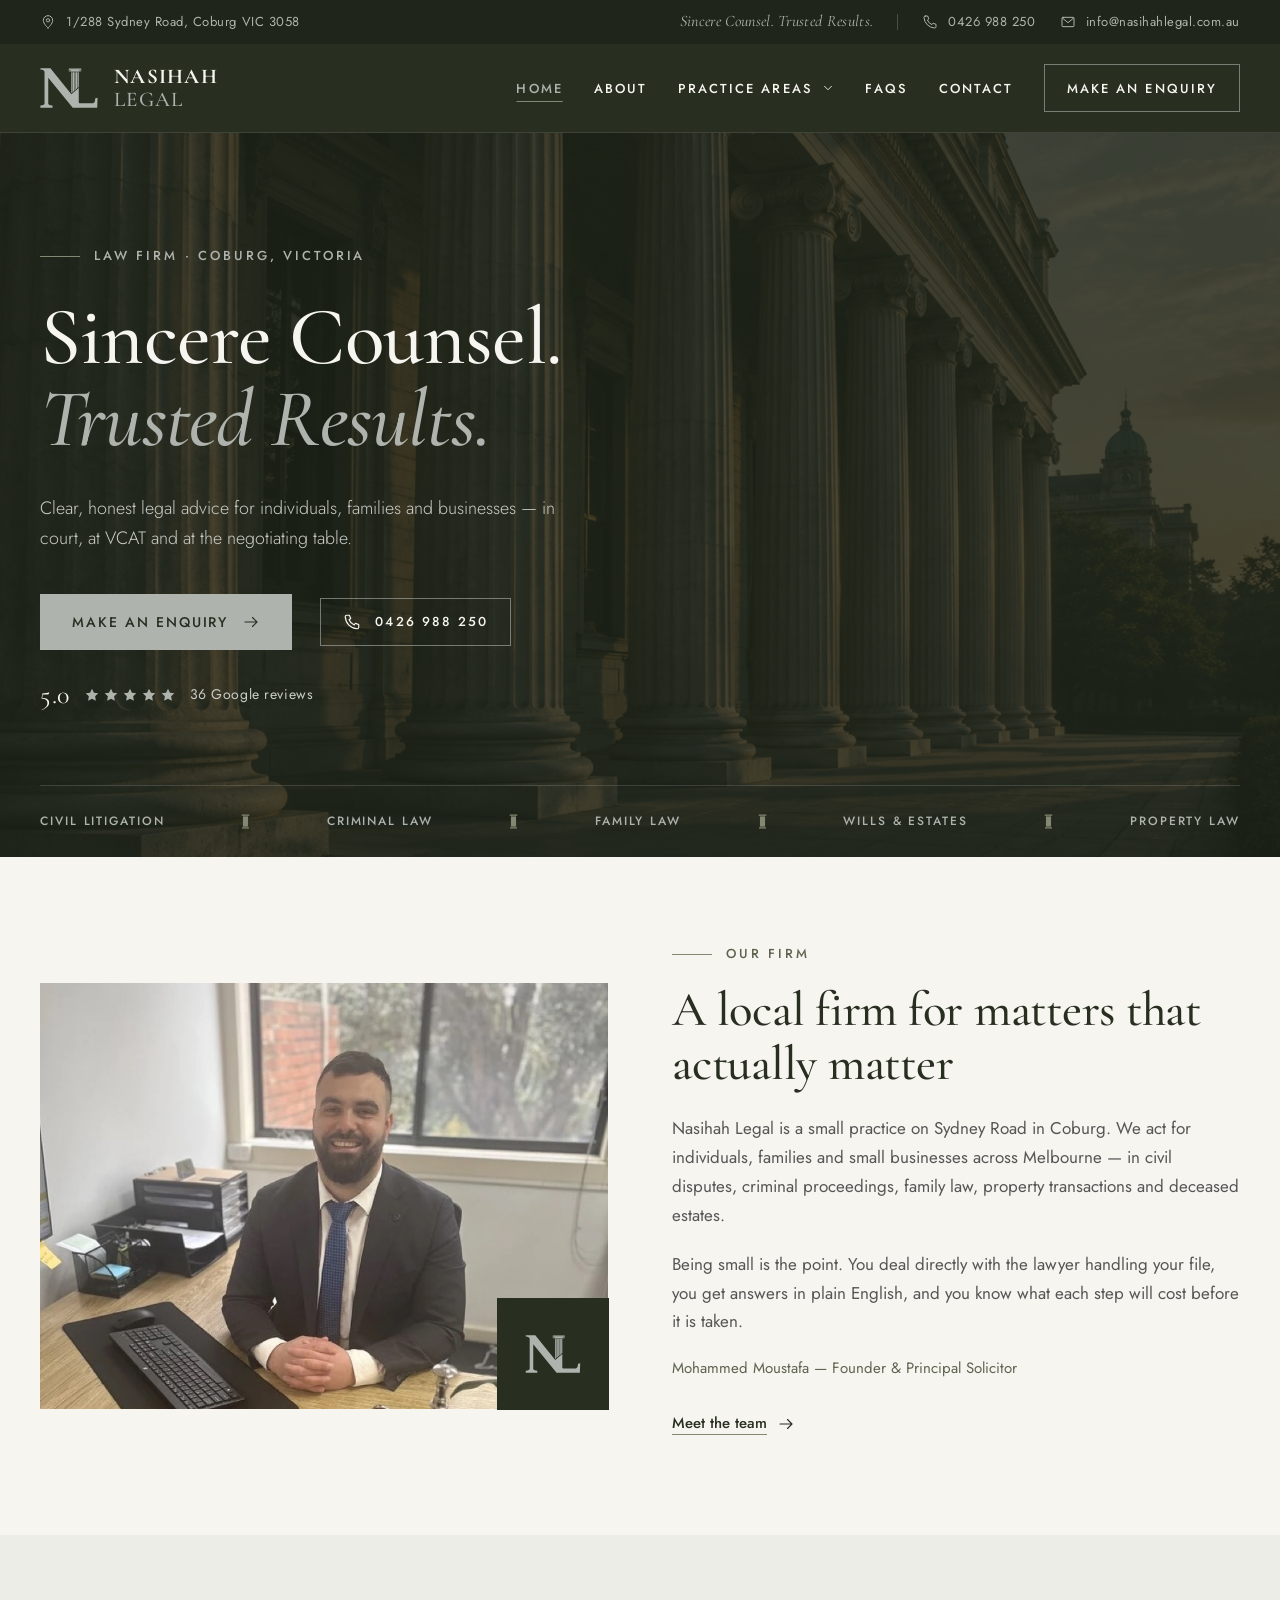
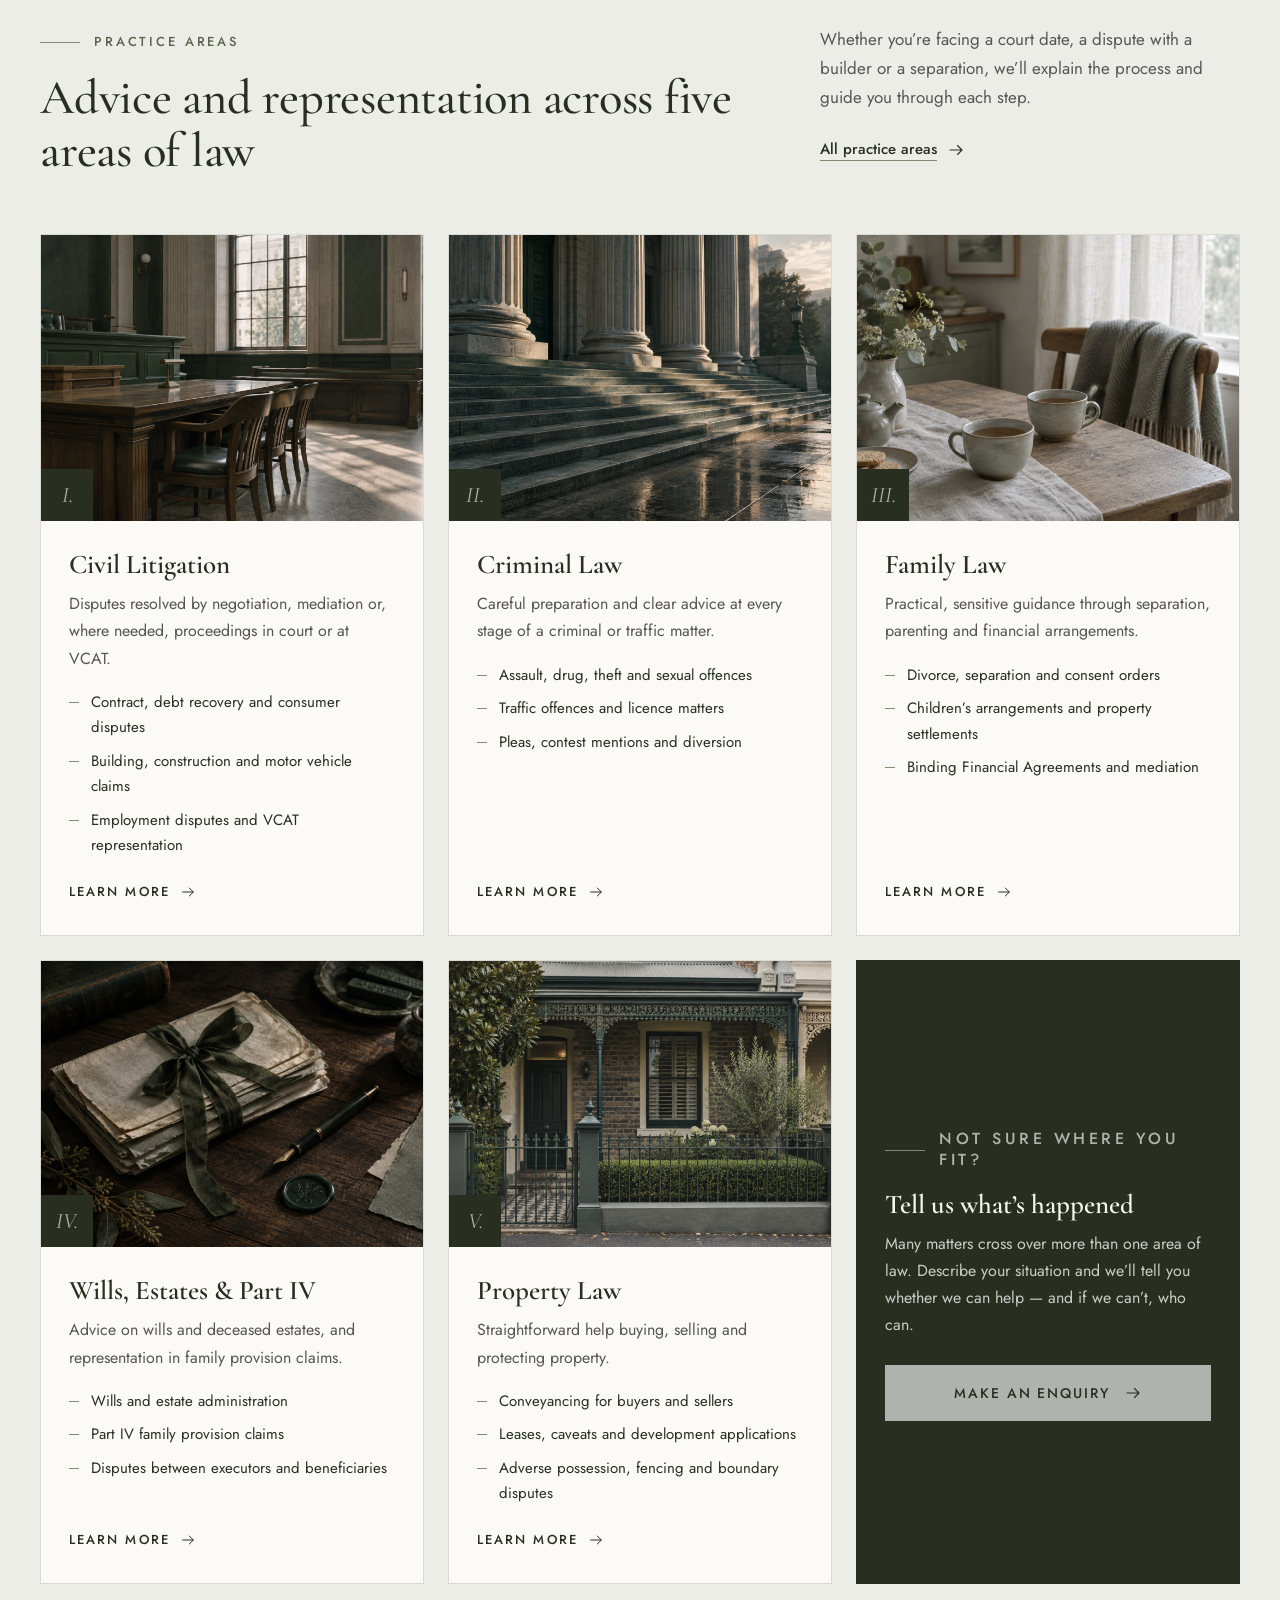
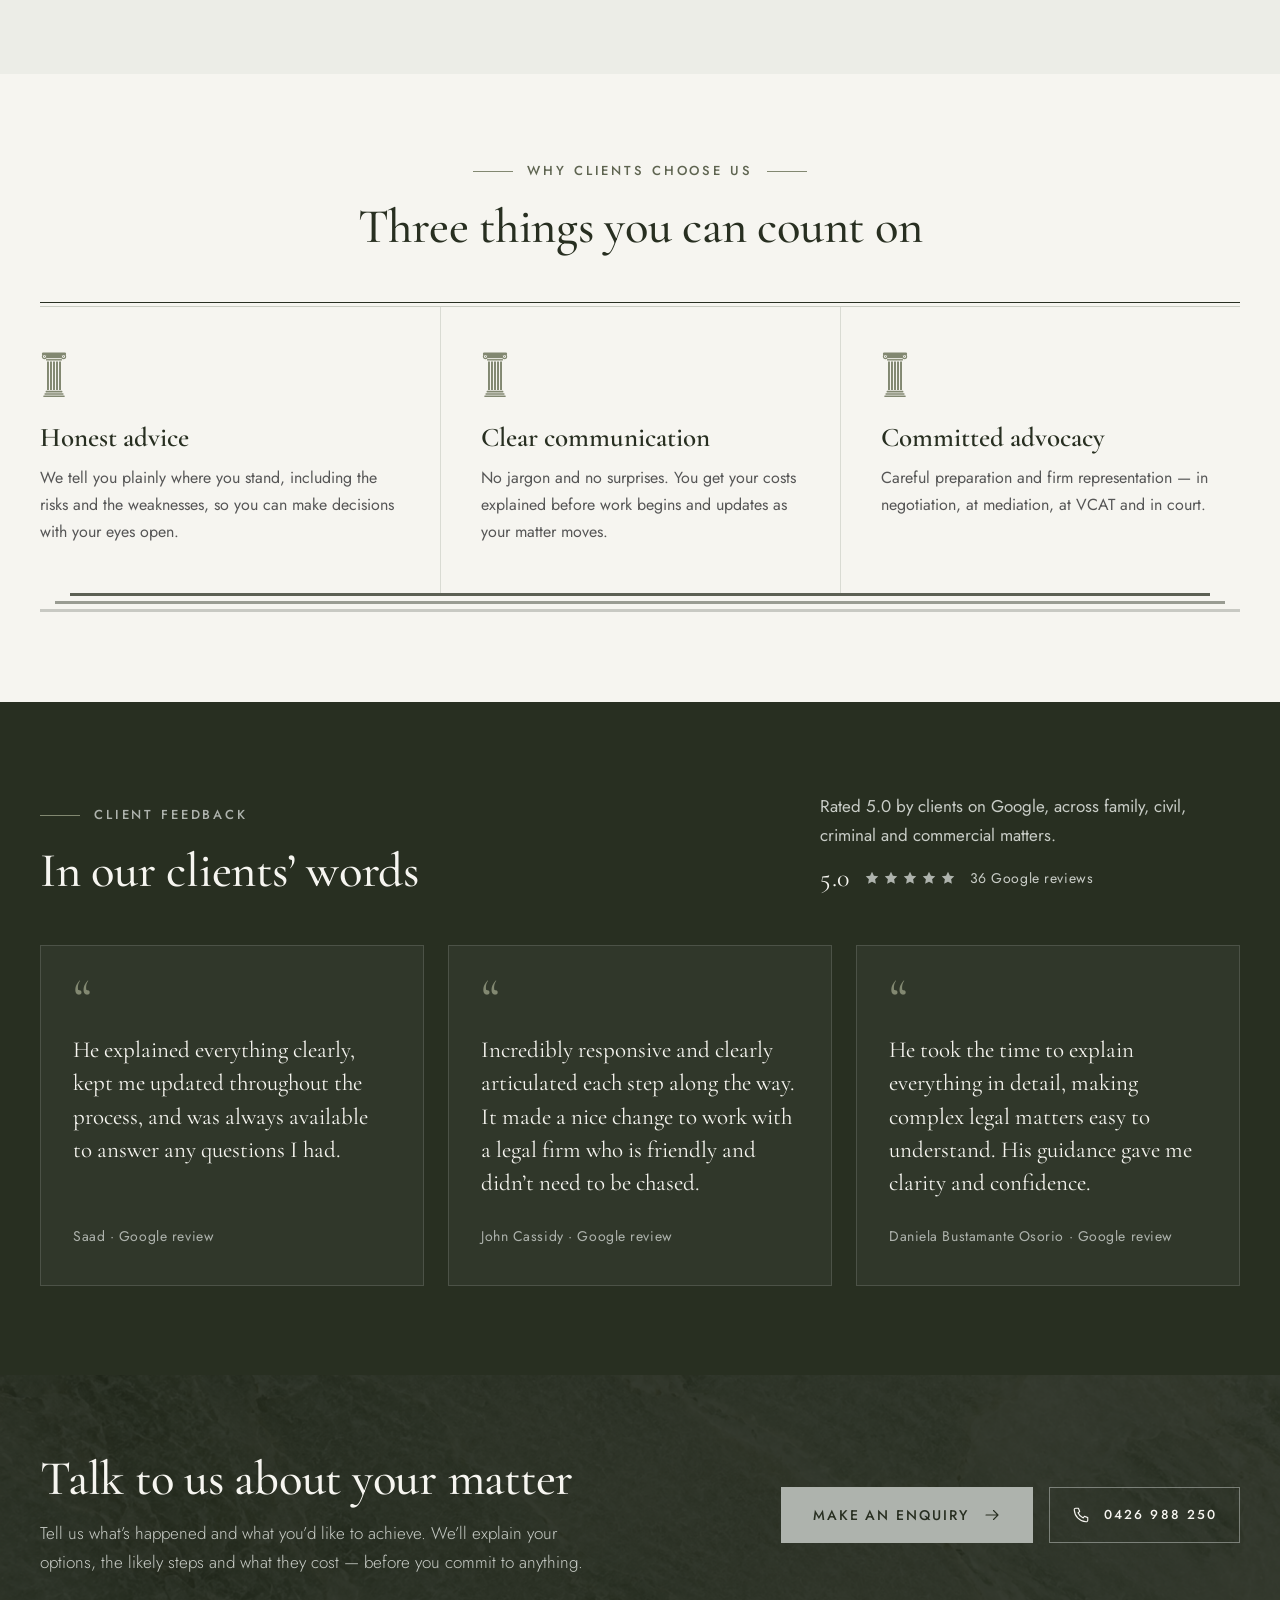
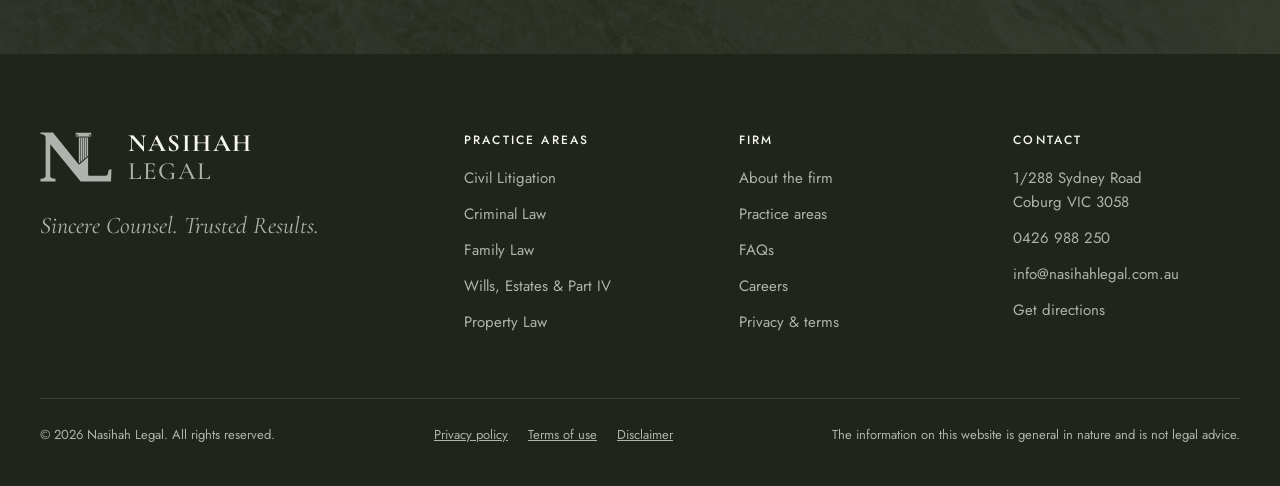
==== index.html @ 5c104e6a "Add Nasihah Legal website Static multi-page site for the firm: home, about, practice-areas hub, five" ====
<!doctype html>
<html lang="en-AU">
<head>
<meta charset="utf-8">
<meta name="viewport" content="width=device-width, initial-scale=1">
<title>Nasihah Legal | Lawyers in Coburg, Melbourne — Sincere Counsel. Trusted Results.</title>
<meta name="description" content="Nasihah Legal is a Coburg law firm acting in civil litigation, criminal law, family law, wills and estates, and property law across Melbourne and Victoria.">
<meta name="theme-color" content="#282F21">
<meta property="og:site_name" content="Nasihah Legal">
<meta property="og:title" content="Nasihah Legal | Lawyers in Coburg, Melbourne — Sincere Counsel. Trusted Results.">
<meta property="og:description" content="Nasihah Legal is a Coburg law firm acting in civil litigation, criminal law, family law, wills and estates, and property law across Melbourne and Victoria.">
<meta property="og:type" content="website">
<meta property="og:image" content="assets/img/social-card.jpg">
<link rel="icon" href="favicon.svg" type="image/svg+xml">
<link rel="preconnect" href="https://fonts.googleapis.com">
<link rel="preconnect" href="https://fonts.gstatic.com" crossorigin>
<link rel="stylesheet" href="https://fonts.googleapis.com/css2?family=Amiri&family=Cormorant+Garamond:ital,wght@0,400;0,500;0,600;0,700;1,400;1,500&family=Jost:wght@300;400;500&display=swap">
<link rel="stylesheet" href="assets/css/site.css">
<script type="application/ld+json">
{
  "@context": "https://schema.org",
  "@type": "LegalService",
  "name": "Nasihah Legal",
  "slogan": "Sincere Counsel. Trusted Results.",
  "description": "Law firm in Coburg, Victoria acting in civil litigation, criminal law, family law, wills and estates, and property law.",
  "telephone": "+61426988250",
  "email": "info@nasihahlegal.com.au",
  "address": {
    "@type": "PostalAddress",
    "streetAddress": "1/288 Sydney Road",
    "addressLocality": "Coburg",
    "addressRegion": "VIC",
    "postalCode": "3058",
    "addressCountry": "AU"
  },
  "areaServed": "Melbourne, Victoria, Australia"
}
</script>
</head>
<body>
<a class="skip-link" href="#main">Skip to content</a>
<svg width="0" height="0" style="position:absolute" aria-hidden="true" focusable="false">
  <symbol id="nl-mark" viewBox="350 26 808 556">
    <path fill="currentColor" d="M355 30H495L787 390L890 305V503Q890 515 903 515H1088Q1106 513 1113 492L1121 448L1152 441L1147 578H806L465 160V521Q467 546 523 549L525 578H355L356 549Q411 546 413 521V82Q411 52 356 47Z"/>
    <rect fill="currentColor" x="749" y="32" width="178" height="17" rx="8.5"/>
    <circle cx="768" cy="60" r="14" fill="none" stroke="currentColor" stroke-width="8"/>
    <circle cx="908" cy="60" r="14" fill="none" stroke="currentColor" stroke-width="8"/>
    <circle fill="currentColor" cx="768" cy="60" r="4.5"/>
    <circle fill="currentColor" cx="908" cy="60" r="4.5"/>
    <rect fill="currentColor" x="778" y="46" width="120" height="24"/>
    <rect fill="currentColor" x="780" y="74" width="116" height="7"/>
    <path fill="currentColor" d="M786 85H802V363.6L786 376.8ZM808 85H824V345.5L808 358.7ZM830 85H846V327.3L830 341.5ZM852 85H868V309.2L852 322.4ZM874 85H890V291L874 304.2Z"/>
  </symbol>
  <symbol id="nl-column" viewBox="0 0 60 100">
    <rect fill="currentColor" x="4" y="3" width="52" height="6" rx="3"/>
    <circle cx="9.5" cy="11.5" r="4.4" fill="none" stroke="currentColor" stroke-width="2.4"/>
    <circle cx="50.5" cy="11.5" r="4.4" fill="none" stroke="currentColor" stroke-width="2.4"/>
    <circle fill="currentColor" cx="9.5" cy="11.5" r="1.3"/>
    <circle fill="currentColor" cx="50.5" cy="11.5" r="1.3"/>
    <rect fill="currentColor" x="14" y="8" width="32" height="7"/>
    <rect fill="currentColor" x="13" y="17" width="34" height="3"/>
    <path fill="currentColor" d="M15 22h4.2v61H15zM21.45 22h4.2v61h-4.2zM27.9 22h4.2v61h-4.2zM34.35 22h4.2v61h-4.2zM40.8 22H45v61h-4.2z"/>
    <rect fill="currentColor" x="12" y="85" width="36" height="3.4" rx="1"/>
    <rect fill="currentColor" x="9.5" y="90" width="41" height="3.4" rx="1"/>
    <rect fill="currentColor" x="7" y="95" width="46" height="3.4" rx="1"/>
  </symbol>
  <symbol id="nl-column-mini" viewBox="0 0 60 100">
    <rect fill="currentColor" x="4" y="3" width="52" height="8" rx="3"/>
    <rect fill="currentColor" x="13" y="16" width="34" height="68"/>
    <rect fill="currentColor" x="7" y="88" width="46" height="9" rx="1"/>
  </symbol>
  <symbol id="i-arrow" viewBox="0 0 24 24"><path d="M4 12h16M14 6l6 6-6 6" fill="none" stroke="currentColor" stroke-width="1.5" stroke-linecap="round" stroke-linejoin="round"/></symbol>
  <symbol id="i-external" viewBox="0 0 24 24"><path d="M7 17L17 7M8 7h9v9" fill="none" stroke="currentColor" stroke-width="1.5" stroke-linecap="round" stroke-linejoin="round"/></symbol>
  <symbol id="i-pin" viewBox="0 0 24 24"><g fill="none" stroke="currentColor" stroke-width="1.5" stroke-linecap="round" stroke-linejoin="round"><path d="M12 21s-7-6.2-7-11.5A7 7 0 0 1 19 9.5C19 14.8 12 21 12 21z"/><circle cx="12" cy="9.5" r="2.5"/></g></symbol>
  <symbol id="i-mail" viewBox="0 0 24 24"><g fill="none" stroke="currentColor" stroke-width="1.5" stroke-linecap="round" stroke-linejoin="round"><rect x="3" y="5" width="18" height="14" rx="1.5"/><path d="M3.5 6l8.5 7 8.5-7"/></g></symbol>
  <symbol id="i-phone" viewBox="0 0 24 24"><path d="M5 3h3.5l1.8 4.4-2.2 1.6a12 12 0 0 0 6.9 6.9l1.6-2.2L21 15.5V19a2 2 0 0 1-2.2 2A16.8 16.8 0 0 1 3 5.2 2 2 0 0 1 5 3z" fill="none" stroke="currentColor" stroke-width="1.5" stroke-linecap="round" stroke-linejoin="round"/></symbol>
  <symbol id="i-clock" viewBox="0 0 24 24"><g fill="none" stroke="currentColor" stroke-width="1.5" stroke-linecap="round" stroke-linejoin="round"><circle cx="12" cy="12" r="9"/><path d="M12 7v5.5l3.5 2"/></g></symbol>
  <symbol id="i-chevron" viewBox="0 0 24 24"><path d="M6 9l6 6 6-6" fill="none" stroke="currentColor" stroke-width="1.5" stroke-linecap="round" stroke-linejoin="round"/></symbol>
  <symbol id="i-star" viewBox="0 0 24 24"><path fill="currentColor" d="M12 2.6l2.9 5.9 6.5.9-4.7 4.6 1.1 6.5-5.8-3-5.8 3 1.1-6.5L2.6 9.4l6.5-.9z"/></symbol>
</svg>
<div class="topbar">
  <div class="wrap">
    <div class="topbar__item"><svg aria-hidden="true"><use href="#i-pin"/></svg><span>1/288 Sydney Road, Coburg VIC 3058</span></div>
    <div class="topbar__right">
      <span class="topbar__slogan">Sincere Counsel. Trusted Results.</span>
      <span class="topbar__rule" aria-hidden="true"></span>
      <a class="topbar__item" href="tel:+61426988250"><svg aria-hidden="true"><use href="#i-phone"/></svg><span>0426 988 250</span></a>
      <a class="topbar__item" href="mailto:info@nasihahlegal.com.au"><svg aria-hidden="true"><use href="#i-mail"/></svg><span>info@nasihahlegal.com.au</span></a>
    </div>
  </div>
</div>
<header class="site-header">
  <div class="wrap">
    <a class="brand" href="index.html" aria-label="Nasihah Legal — home">
      <svg class="brand__mark" aria-hidden="true"><use href="#nl-mark"/></svg>
      <span class="brand__word"><b>NASIHAH</b><span>LEGAL</span></span>
    </a>
    <button class="menu-toggle" type="button" aria-expanded="false" aria-controls="site-nav" aria-label="Open menu">
      <svg class="icon-open" viewBox="0 0 24 24" aria-hidden="true"><path d="M4 7h16M4 12h16M9 17h11" fill="none" stroke="currentColor" stroke-width="1.5" stroke-linecap="round"/></svg>
      <svg class="icon-close" viewBox="0 0 24 24" aria-hidden="true"><path d="M6 6l12 12M18 6L6 18" fill="none" stroke="currentColor" stroke-width="1.5" stroke-linecap="round"/></svg>
    </button>
    <nav class="nav" id="site-nav" aria-label="Main">
      <a class="nav__link" href="index.html" aria-current="page">Home</a>
      <a class="nav__link" href="about.html">About</a>
      <div class="nav__group">
        <button class="nav__trigger" type="button" aria-expanded="false" aria-controls="practice-menu">
          <span>Practice Areas</span>
          <svg aria-hidden="true"><use href="#i-chevron"/></svg>
        </button>
        <div class="nav__menu" id="practice-menu" hidden>
          <p class="nav__menu-head">Areas of law</p>
        <a href="civil-litigation.html"><svg aria-hidden="true"><use href="#nl-column-mini"/></svg>Civil Litigation</a>
        <a href="criminal-law.html"><svg aria-hidden="true"><use href="#nl-column-mini"/></svg>Criminal Law</a>
        <a href="family-law.html"><svg aria-hidden="true"><use href="#nl-column-mini"/></svg>Family Law</a>
        <a href="wills-estates.html"><svg aria-hidden="true"><use href="#nl-column-mini"/></svg>Wills, Estates &amp; Part IV</a>
        <a href="property-law.html"><svg aria-hidden="true"><use href="#nl-column-mini"/></svg>Property Law</a>
          <a href="practice-areas.html"><svg aria-hidden="true"><use href="#i-arrow"/></svg>All practice areas</a>
        </div>
      </div>
      <a class="nav__link" href="faqs.html">FAQs</a>
      <a class="nav__link" href="contact.html">Contact</a>
      <a class="btn btn--ghost" href="contact.html#enquiry">Make an enquiry</a>
    </nav>
  </div>
</header>
<main id="main">
<section class="hero">
  <img class="hero__bg" src="assets/img/hero-colonnade.jpg" alt="" aria-hidden="true" fetchpriority="high">
  <div class="hero__scrim" aria-hidden="true"></div>
  <div class="wrap">
    <div class="hero__main">
      <p class="eyebrow eyebrow--light">Law firm · Coburg, Victoria</p>
      <h1>Sincere Counsel.<em>Trusted Results.</em></h1>
      <p class="hero__lead">Clear, honest legal advice for individuals, families and businesses — in court, at VCAT and at the negotiating table.</p>
      <div class="hero__ctas">
        <a class="btn btn--light" href="contact.html#enquiry">Make an enquiry <svg class="arrow" aria-hidden="true"><use href="#i-arrow"/></svg></a>
        <a class="btn btn--ghost" href="tel:+61426988250"><svg class="arrow" aria-hidden="true"><use href="#i-phone"/></svg> 0426 988 250</a>
      </div>
      <a class="rating rating--light" href="https://www.google.com/maps/search/?api=1&amp;query=Nasihah+Legal+Coburg+VIC" target="_blank" rel="noopener"><span class="rating__score">5.0</span><span class="rating__stars" aria-hidden="true"><svg><use href="#i-star"/></svg><svg><use href="#i-star"/></svg><svg><use href="#i-star"/></svg><svg><use href="#i-star"/></svg><svg><use href="#i-star"/></svg></span><span>36 Google reviews</span></a>
    </div>
    <nav class="frieze" aria-label="Practice areas">
      <a href="civil-litigation.html">Civil Litigation</a><svg aria-hidden="true"><use href="#nl-column-mini"/></svg>
      <a href="criminal-law.html">Criminal Law</a><svg aria-hidden="true"><use href="#nl-column-mini"/></svg>
      <a href="family-law.html">Family Law</a><svg aria-hidden="true"><use href="#nl-column-mini"/></svg>
      <a href="wills-estates.html">Wills &amp; Estates</a><svg aria-hidden="true"><use href="#nl-column-mini"/></svg>
      <a href="property-law.html">Property Law</a>
    </nav>
  </div>
</section>

<section class="section">
  <div class="wrap">
    <div class="media-row">
      <div class="media-row__media">
        <img src="assets/img/mohammed-moustafa.jpg" alt="Mohammed Moustafa, Principal Solicitor, at his desk in the Coburg office." loading="lazy" width="900" height="900" style="object-position:center top">
        <span class="frame-mark" aria-hidden="true"><svg><use href="#nl-mark"/></svg></span>
      </div>
      <div class="media-row__body">
        <p class="eyebrow">Our firm</p>
        <h2 class="display">A local firm for matters that actually matter</h2>
        <p>Nasihah Legal is a small practice on Sydney Road in Coburg. We act for individuals, families and small businesses across Melbourne — in civil disputes, criminal proceedings, family law, property transactions and deceased estates.</p>
        <p>Being small is the point. You deal directly with the lawyer handling your file, you get answers in plain English, and you know what each step will cost before it is taken.</p>
        <p style="font-size:15px;color:var(--sage-ink)">Mohammed Moustafa — Founder &amp; Principal Solicitor</p>
        <a class="text-link" href="about.html">Meet the team <svg class="arrow" aria-hidden="true"><use href="#i-arrow"/></svg></a>
      </div>
    </div>
  </div>
</section>

<section class="section section--stone">
  <div class="wrap">
    <div class="section-head">
      <div>
        <p class="eyebrow">Practice areas</p>
        <h2 class="display">Advice and representation across five areas of law</h2>
      </div>
      <div class="section-head__aside">
        <p>Whether you’re facing a court date, a dispute with a builder or a separation, we’ll explain the process and guide you through each step.</p>
        <a class="text-link" href="practice-areas.html">All practice areas <svg class="arrow" aria-hidden="true"><use href="#i-arrow"/></svg></a>
      </div>
    </div>

    <div class="grid grid--3" style="margin-top:56px">
      <a class="area-card" href="civil-litigation.html">
        <div class="area-card__img">
          <img src="assets/img/civil-courtroom.jpg" alt="Empty courtroom with timber bar table and soft window light." loading="lazy" width="1400" height="1050">
          <span class="area-card__num" aria-hidden="true">I.</span>
        </div>
        <div class="area-card__body">
          <h3>Civil Litigation</h3>
          <p>Disputes resolved by negotiation, mediation or, where needed, proceedings in court or at VCAT.</p>
          <ul>
            <li>Contract, debt recovery and consumer disputes</li>
            <li>Building, construction and motor vehicle claims</li>
            <li>Employment disputes and VCAT representation</li>
          </ul>
          <span class="area-card__more">Learn more <svg aria-hidden="true"><use href="#i-arrow"/></svg></span>
        </div>
      </a>

      <a class="area-card" href="criminal-law.html">
        <div class="area-card__img">
          <img src="assets/img/criminal-steps.jpg" alt="Stone courthouse steps and column bases in early morning light." loading="lazy" width="1400" height="1050">
          <span class="area-card__num" aria-hidden="true">II.</span>
        </div>
        <div class="area-card__body">
          <h3>Criminal Law</h3>
          <p>Careful preparation and clear advice at every stage of a criminal or traffic matter.</p>
          <ul>
            <li>Assault, drug, theft and sexual offences</li>
            <li>Traffic offences and licence matters</li>
            <li>Pleas, contest mentions and diversion</li>
          </ul>
          <span class="area-card__more">Learn more <svg aria-hidden="true"><use href="#i-arrow"/></svg></span>
        </div>
      </a>

      <a class="area-card" href="family-law.html">
        <div class="area-card__img">
          <img src="assets/img/family-table.jpg" alt="Two cups of tea on a kitchen table in soft morning light." loading="lazy" width="1400" height="1050">
          <span class="area-card__num" aria-hidden="true">III.</span>
        </div>
        <div class="area-card__body">
          <h3>Family Law</h3>
          <p>Practical, sensitive guidance through separation, parenting and financial arrangements.</p>
          <ul>
            <li>Divorce, separation and consent orders</li>
            <li>Children’s arrangements and property settlements</li>
            <li>Binding Financial Agreements and mediation</li>
          </ul>
          <span class="area-card__more">Learn more <svg aria-hidden="true"><use href="#i-arrow"/></svg></span>
        </div>
      </a>

      <a class="area-card" href="wills-estates.html">
        <div class="area-card__img">
          <img src="assets/img/wills-documents.jpg" alt="Aged documents tied with ribbon beside a fountain pen on dark timber." loading="lazy" width="1400" height="1050">
          <span class="area-card__num" aria-hidden="true">IV.</span>
        </div>
        <div class="area-card__body">
          <h3>Wills, Estates &amp; Part IV</h3>
          <p>Advice on wills and deceased estates, and representation in family provision claims.</p>
          <ul>
            <li>Wills and estate administration</li>
            <li>Part IV family provision claims</li>
            <li>Disputes between executors and beneficiaries</li>
          </ul>
          <span class="area-card__more">Learn more <svg aria-hidden="true"><use href="#i-arrow"/></svg></span>
        </div>
      </a>

      <a class="area-card" href="property-law.html">
        <div class="area-card__img">
          <img src="assets/img/property-terrace.jpg" alt="Melbourne terrace facade with iron lacework verandah." loading="lazy" width="1400" height="1050">
          <span class="area-card__num" aria-hidden="true">V.</span>
        </div>
        <div class="area-card__body">
          <h3>Property Law</h3>
          <p>Straightforward help buying, selling and protecting property.</p>
          <ul>
            <li>Conveyancing for buyers and sellers</li>
            <li>Leases, caveats and development applications</li>
            <li>Adverse possession, fencing and boundary disputes</li>
          </ul>
          <span class="area-card__more">Learn more <svg aria-hidden="true"><use href="#i-arrow"/></svg></span>
        </div>
      </a>

      <div class="area-card" style="background:var(--forest);border-color:var(--forest);color:var(--mist)">
        <div class="area-card__body" style="justify-content:center">
          <p class="eyebrow eyebrow--light">Not sure where you fit?</p>
          <h3 style="color:var(--ivory);margin-top:18px">Tell us what’s happened</h3>
          <p style="color:var(--mist-2)">Many matters cross over more than one area of law. Describe your situation and we’ll tell you whether we can help — and if we can’t, who can.</p>
          <a class="btn btn--light" style="margin-top:26px" href="contact.html#enquiry">Make an enquiry <svg class="arrow" aria-hidden="true"><use href="#i-arrow"/></svg></a>
        </div>
      </div>
    </div>
  </div>
</section>

<section class="section">
  <div class="wrap">
    <div class="section-head section-head--center" style="margin-bottom:48px">
      <div>
        <p class="eyebrow eyebrow--center">Why clients choose us</p>
        <h2 class="display">Three things you can count on</h2>
      </div>
    </div>
    <div class="portico">
      <div class="portico__entablature" aria-hidden="true"></div>
      <div class="pillars">
        <div class="pillar">
          <svg aria-hidden="true"><use href="#nl-column"/></svg>
          <h3>Honest advice</h3>
          <p>We tell you plainly where you stand, including the risks and the weaknesses, so you can make decisions with your eyes open.</p>
        </div>
        <div class="pillar">
          <svg aria-hidden="true"><use href="#nl-column"/></svg>
          <h3>Clear communication</h3>
          <p>No jargon and no surprises. You get your costs explained before work begins and updates as your matter moves.</p>
        </div>
        <div class="pillar">
          <svg aria-hidden="true"><use href="#nl-column"/></svg>
          <h3>Committed advocacy</h3>
          <p>Careful preparation and firm representation — in negotiation, at mediation, at VCAT and in court.</p>
        </div>
      </div>
      <div class="stylobate stylobate--1" aria-hidden="true"></div>
      <div class="stylobate stylobate--2" aria-hidden="true"></div>
      <div class="stylobate stylobate--3" aria-hidden="true"></div>
    </div>
  </div>
</section>

<!-- =====================================================================
     TESTIMONIALS — excerpts from the firm's public Google reviews.
     Keep quotes accurate; update the review count in build/rating as it grows.
     ===================================================================== -->
<section class="section section--forest">
  <div class="wrap">
    <div class="section-head">
      <div>
        <p class="eyebrow eyebrow--light">Client feedback</p>
        <h2 class="display">In our clients’ words</h2>
      </div>
      <div class="section-head__aside">
        <p style="color:var(--mist-2)">Rated 5.0 by clients on Google, across family, civil, criminal and commercial matters.</p>
        <a class="rating rating--light" href="https://www.google.com/maps/search/?api=1&amp;query=Nasihah+Legal+Coburg+VIC" target="_blank" rel="noopener"><span class="rating__score">5.0</span><span class="rating__stars" aria-hidden="true"><svg><use href="#i-star"/></svg><svg><use href="#i-star"/></svg><svg><use href="#i-star"/></svg><svg><use href="#i-star"/></svg><svg><use href="#i-star"/></svg></span><span>36 Google reviews</span></a>
      </div>
    </div>
    <div class="quotes" style="margin-top:48px">
      <figure class="quote">
        <span class="quote__mark" aria-hidden="true">&ldquo;</span>
        <blockquote>He explained everything clearly, kept me updated throughout the process, and was always available to answer any questions I had.</blockquote>
        <figcaption>Saad · Google review</figcaption>
      </figure>
      <figure class="quote">
        <span class="quote__mark" aria-hidden="true">&ldquo;</span>
        <blockquote>Incredibly responsive and clearly articulated each step along the way. It made a nice change to work with a legal firm who is friendly and didn’t need to be chased.</blockquote>
        <figcaption>John Cassidy · Google review</figcaption>
      </figure>
      <figure class="quote">
        <span class="quote__mark" aria-hidden="true">&ldquo;</span>
        <blockquote>He took the time to explain everything in detail, making complex legal matters easy to understand. His guidance gave me clarity and confidence.</blockquote>
        <figcaption>Daniela Bustamante Osorio · Google review</figcaption>
      </figure>
    </div>
  </div>
</section>

<section class="cta-band">
  <img class="cta-band__bg" src="assets/img/stone-texture.jpg" alt="" aria-hidden="true" loading="lazy">
  <div class="cta-band__scrim" aria-hidden="true"></div>
  <div class="wrap">
    <div>
      <h2 class="display display--light">Talk to us about your matter</h2>
      <p>Tell us what’s happened and what you’d like to achieve. We’ll explain your options, the likely steps and what they cost — before you commit to anything.</p>
    </div>
    <div class="cta-band__actions">
      <a class="btn btn--light" href="contact.html#enquiry">Make an enquiry <svg class="arrow" aria-hidden="true"><use href="#i-arrow"/></svg></a>
      <a class="btn btn--ghost" href="tel:+61426988250"><svg class="arrow" aria-hidden="true"><use href="#i-phone"/></svg> 0426 988 250</a>
    </div>
  </div>
</section>

</main>
<footer class="site-footer">
  <div class="wrap">
    <div class="footer__top">
      <div class="footer__brand">
        <a class="brand" href="index.html" aria-label="Nasihah Legal — home">
          <svg class="brand__mark" aria-hidden="true"><use href="#nl-mark"/></svg>
          <span class="brand__word"><b>NASIHAH</b><span>LEGAL</span></span>
        </a>
        <p class="footer__slogan">Sincere Counsel. Trusted Results.</p>
      </div>
      <div class="footer__cols">
        <div class="footer__col">
          <h2>Practice areas</h2>
          <a href="civil-litigation.html">Civil Litigation</a>
          <a href="criminal-law.html">Criminal Law</a>
          <a href="family-law.html">Family Law</a>
          <a href="wills-estates.html">Wills, Estates &amp; Part IV</a>
          <a href="property-law.html">Property Law</a>
        </div>
        <div class="footer__col">
          <h2>Firm</h2>
          <a href="about.html">About the firm</a>
          <a href="practice-areas.html">Practice areas</a>
          <a href="faqs.html">FAQs</a>
          <a href="careers.html">Careers</a>
          <a href="privacy-terms.html">Privacy &amp; terms</a>
        </div>
        <div class="footer__col">
          <h2>Contact</h2>
          <span>1/288 Sydney Road<br>Coburg VIC 3058</span>
          <a href="tel:+61426988250">0426 988 250</a>
          <a href="mailto:info@nasihahlegal.com.au">info@nasihahlegal.com.au</a>
          <a href="https://www.google.com/maps/search/?api=1&amp;query=1%2F288+Sydney+Road+Coburg+VIC+3058" target="_blank" rel="noopener">Get directions</a>
        </div>
      </div>
    </div>
    <div class="footer__bottom">
      <span>&copy; <span data-year>2026</span> Nasihah Legal. All rights reserved.</span>
      <nav aria-label="Legal">
        <a href="privacy-terms.html">Privacy policy</a>
        <a href="privacy-terms.html#terms">Terms of use</a>
        <a href="privacy-terms.html#disclaimer">Disclaimer</a>
      </nav>
      <span>The information on this website is general in nature and is not legal advice.</span>
    </div>
  </div>
</footer>
<script src="assets/js/site.js" defer></script>
</body>
</html>
---- assets/css/site.css ----
/* ==========================================================================
   Nasihah Legal — site stylesheet
   Brand: forest #282F21 · sage #828871 · mist #AEB3AD · charcoal #565656
   ========================================================================== */

:root{
  --forest:#282F21; --forest-deep:#1F251A; --forest-soft:#2E3626;
  --sage:#828871; --sage-ink:#5E6450;
  --mist:#AEB3AD; --mist-2:#C9CDC7;
  --charcoal:#565656;
  --ivory:#F6F5F0; --stone:#ECEDE7; --paper:#FBFAF7;
  --line:#D9DBD3; --line-2:#C9CCC2;
  --serif:'Cormorant Garamond', Georgia, 'Times New Roman', serif;
  --sans:'Jost', system-ui, -apple-system, 'Segoe UI', sans-serif;
  --wrap:1200px;
  --header-h:88px;
}

*,*::before,*::after{box-sizing:border-box}
html{scroll-behavior:smooth}
@media (prefers-reduced-motion:reduce){html{scroll-behavior:auto}*{animation:none !important;transition:none !important}}
body{margin:0;background:var(--ivory);color:var(--charcoal);font-family:var(--sans);font-size:17px;line-height:1.7;-webkit-font-smoothing:antialiased}
img,svg,iframe{display:block;max-width:100%}
img{height:auto}
a{color:var(--forest)}
a:hover{color:var(--sage-ink)}
:focus-visible{outline:2px solid var(--sage);outline-offset:3px}
h1,h2,h3,h4,p,ul,ol,figure,blockquote{margin:0}
ul,ol{padding:0;list-style:none}
.wrap{width:100%;max-width:calc(var(--wrap) + 48px);margin:0 auto;padding:0 24px}
.wrap--narrow{max-width:calc(880px + 48px)}
.sr-only{position:absolute;width:1px;height:1px;padding:0;margin:-1px;overflow:hidden;clip:rect(0,0,0,0);white-space:nowrap;border:0}
.skip-link{position:absolute;left:-9999px;top:0;z-index:100;padding:12px 20px;background:var(--ivory);color:var(--forest)}
.skip-link:focus{left:12px;top:12px}
[hidden]{display:none !important}

/* --------------------------------------------------------- shared pieces */
.eyebrow{display:flex;align-items:center;gap:14px;font-size:13px;font-weight:500;letter-spacing:.22em;text-transform:uppercase;color:var(--sage-ink);line-height:1.3}
.eyebrow::before{content:"";width:40px;height:1px;background:var(--sage);flex-shrink:0}
.eyebrow--light{color:var(--mist)}
.eyebrow--center{justify-content:center}
.eyebrow--center::after{content:"";width:40px;height:1px;background:var(--sage);flex-shrink:0}
.display{font-family:var(--serif);font-weight:500;color:var(--forest);line-height:1.1;letter-spacing:-.005em}
.display--light{color:var(--ivory)}
h1.display{font-size:clamp(40px,5vw,68px)}
h2.display{font-size:clamp(32px,3.8vw,52px)}
h3.display{font-size:clamp(24px,2.4vw,32px)}
.lede{font-size:clamp(18px,1.5vw,21px);line-height:1.65;font-weight:300}
.muted{color:var(--charcoal)}
.arrow{width:18px;height:18px;flex-shrink:0}
.btn{display:inline-flex;align-items:center;justify-content:center;gap:14px;min-height:56px;padding:0 32px;border:0;border-radius:0;font:500 14px/1 var(--sans);letter-spacing:.14em;text-transform:uppercase;text-decoration:none;cursor:pointer;transition:background .2s ease,color .2s ease,border-color .2s ease}
.btn--light{background:var(--mist);color:var(--forest)}
.btn--light:hover{background:#C6CAC4;color:var(--forest)}
.btn--dark{background:var(--forest);color:var(--ivory)}
.btn--dark:hover{background:#3A4330;color:var(--ivory)}
.btn--outline{background:transparent;color:var(--forest);border:1px solid var(--forest)}
.btn--outline:hover{background:var(--forest);color:var(--ivory)}
.btn--ghost{background:transparent;color:var(--ivory);border:1px solid rgba(174,179,173,.6);min-height:48px;padding:0 22px;font-size:13px;letter-spacing:.16em}
.btn--ghost:hover{background:rgba(174,179,173,.14);color:var(--ivory)}
.btn--block{width:100%}
.btn[disabled]{opacity:.6;cursor:progress}
.text-link{display:inline-flex;align-items:center;gap:10px;min-height:44px;font-weight:500;font-size:15px;text-decoration:underline;text-underline-offset:6px;text-decoration-color:var(--sage)}
.text-link--light{color:var(--ivory);text-decoration-color:rgba(174,179,173,.55)}
.text-link--light:hover{color:var(--mist)}
.rule{height:1px;background:var(--line);border:0;margin:0}

/* sections */
.section{padding:clamp(64px,7vw,112px) 0}
.section--tight{padding:clamp(48px,5vw,80px) 0}
.section--stone{background:var(--stone)}
.section--paper{background:var(--paper)}
.section--forest{background:var(--forest);color:var(--mist)}
.section--forest .display{color:var(--ivory)}
.section-head{display:grid;grid-template-columns:minmax(0,1fr) minmax(0,420px);justify-content:space-between;align-items:end;gap:24px 72px}
.section-head h2{margin-top:20px}
.section-head__aside{display:flex;flex-direction:column;gap:16px;padding-bottom:6px}
.section-head--center{grid-template-columns:minmax(0,760px);justify-content:center;text-align:center}
.section-head--center .eyebrow{justify-content:center}
.section-head--center .eyebrow::after{content:"";width:40px;height:1px;background:var(--sage);flex-shrink:0}

/* --------------------------------------------------------------- top bar */
.topbar{background:var(--forest-deep);color:var(--mist);font-size:13px;letter-spacing:.04em}
.topbar .wrap{display:flex;align-items:center;justify-content:space-between;min-height:44px;gap:24px}
.topbar__item{display:flex;align-items:center;gap:10px}
.topbar__right{display:flex;align-items:center;gap:24px}
.topbar__slogan{font-family:var(--serif);font-style:italic;font-size:16px;letter-spacing:.02em}
.topbar__rule{width:1px;height:16px;background:rgba(174,179,173,.3)}
.topbar a{color:var(--mist);text-decoration:none;min-height:44px}
.topbar a:hover{color:var(--ivory)}
.topbar svg{width:16px;height:16px}

/* ---------------------------------------------------------------- header */
.site-header{position:sticky;top:0;z-index:60;background:var(--forest);border-bottom:1px solid rgba(174,179,173,.16)}
.site-header .wrap{display:flex;align-items:center;justify-content:space-between;height:var(--header-h);gap:24px}
.brand{display:flex;align-items:center;gap:16px;text-decoration:none;flex-shrink:0}
.brand__mark{color:var(--mist);width:58px;height:40px}
.brand__word{display:flex;flex-direction:column;gap:2px;font-family:var(--serif);font-size:21px;line-height:1;letter-spacing:.06em}
.brand__word b{font-weight:700;color:var(--ivory)}
.brand__word span{font-weight:500;color:var(--mist)}
.nav{display:flex;align-items:center;gap:clamp(18px,2.4vw,36px)}
.nav__link,.nav__trigger{display:flex;align-items:center;gap:8px;min-height:44px;padding:0;border:0;background:none;color:var(--ivory);font:500 13px/1 var(--sans);letter-spacing:.16em;text-transform:uppercase;text-decoration:none;cursor:pointer}
.nav__link:hover,.nav__trigger:hover{color:var(--mist)}
.nav__link[aria-current="page"]{color:var(--mist);text-decoration:underline;text-underline-offset:8px;text-decoration-color:var(--sage)}
.nav__trigger svg{width:14px;height:14px;transition:transform .2s ease}
.nav__trigger[aria-expanded="true"] svg{transform:rotate(180deg)}
.nav__group{position:relative}
.nav__menu{position:absolute;left:-24px;top:calc(100% + 18px);min-width:320px;padding:12px;background:var(--forest-soft);border:1px solid rgba(174,179,173,.22);box-shadow:0 24px 48px rgba(20,24,16,.35);display:flex;flex-direction:column}
.nav__menu a{display:flex;align-items:center;gap:12px;min-height:48px;padding:0 14px;color:var(--ivory);font-size:15px;text-decoration:none}
.nav__menu a:hover{background:rgba(174,179,173,.1);color:var(--mist)}
.nav__menu a svg{width:9px;height:15px;color:var(--sage);flex-shrink:0}
.nav__menu-head{padding:10px 14px 6px;font-size:12px;font-weight:500;letter-spacing:.18em;text-transform:uppercase;color:var(--mist)}
.menu-toggle{display:none;width:48px;height:48px;margin-right:-10px;border:0;background:transparent;color:var(--ivory);cursor:pointer;align-items:center;justify-content:center}
.menu-toggle svg{width:26px;height:26px}
.menu-toggle .icon-close{display:none}
.menu-toggle[aria-expanded="true"] .icon-open{display:none}
.menu-toggle[aria-expanded="true"] .icon-close{display:block}

/* ------------------------------------------------------------------ hero */
.hero{position:relative;background:var(--forest);color:var(--ivory);overflow:hidden}
.hero__bg{position:absolute;inset:0;width:100%;height:100%;object-fit:cover}
.hero__scrim{position:absolute;inset:0;background:rgba(31,37,26,.82)}
.hero .wrap{position:relative}
.hero__main{display:grid;grid-template-columns:minmax(0,720px);gap:32px;padding:clamp(72px,9vw,128px) 0 clamp(56px,6vw,88px)}
.hero h1{font-family:var(--serif);font-weight:500;font-size:clamp(46px,6.4vw,92px);line-height:1;letter-spacing:-.01em;color:var(--ivory)}
.hero h1 em{display:block;font-style:italic;color:var(--mist)}
.hero__lead{max-width:560px;font-size:clamp(17px,1.4vw,19px);font-weight:300;color:var(--mist-2)}
.hero__ctas{display:flex;align-items:center;flex-wrap:wrap;gap:16px 28px;margin-top:8px}
.frieze{display:flex;align-items:center;justify-content:space-between;gap:12px;min-height:72px;border-top:1px solid rgba(174,179,173,.22);font-size:12px;font-weight:500;letter-spacing:.16em;text-transform:uppercase;color:var(--mist)}
.frieze a{color:var(--mist);text-decoration:none}
.frieze a:hover{color:var(--ivory)}
.frieze svg{width:9px;height:15px;color:var(--sage);flex-shrink:0}

/* page hero (interior pages) */
.page-hero{position:relative;background:var(--forest);color:var(--mist);overflow:hidden}
.page-hero__bg{position:absolute;inset:0;width:100%;height:100%;object-fit:cover}
.page-hero__scrim{position:absolute;inset:0;background:rgba(31,37,26,.84)}
.page-hero .wrap{position:relative;padding-top:clamp(40px,5vw,64px);padding-bottom:clamp(48px,6vw,80px)}
.page-hero__grid{display:grid;grid-template-columns:minmax(0,1fr) minmax(0,420px);gap:32px 72px;align-items:end}
.page-hero h1{margin-top:20px;color:var(--ivory)}
.page-hero__lead{margin-top:20px;max-width:620px;color:var(--mist-2);font-weight:300}
.page-hero__aside{display:flex;flex-direction:column;gap:14px;padding-bottom:8px;font-size:15px;line-height:1.7}
.breadcrumbs{display:flex;flex-wrap:wrap;align-items:center;gap:10px;font-size:13px;letter-spacing:.06em;color:var(--mist)}
.breadcrumbs a{color:var(--mist);text-decoration:none}
.breadcrumbs a:hover{color:var(--ivory);text-decoration:underline}
.breadcrumbs li{display:flex;align-items:center;gap:10px}
.breadcrumbs li+li::before{content:"/";color:var(--sage)}
.breadcrumbs [aria-current="page"]{color:var(--mist-2)}

/* image strip */
.strip{position:relative;height:clamp(220px,28vw,380px);background:var(--forest-soft)}
.strip img{width:100%;height:100%;object-fit:cover}

/* ------------------------------------------------------------- media row */
.media-row{display:grid;grid-template-columns:minmax(0,1fr) minmax(0,1fr);gap:clamp(32px,5vw,72px);align-items:center}
.media-row--reverse .media-row__media{order:2}
.media-row__media{position:relative}
.media-row__media img{width:100%;aspect-ratio:4/3;object-fit:cover}
.media-row__body{display:flex;flex-direction:column;gap:20px}
.media-row__body h2{margin-bottom:4px}
.frame-mark{position:absolute;right:-1px;bottom:-1px;display:flex;align-items:center;justify-content:center;width:112px;height:112px;background:var(--forest);color:var(--mist)}
.frame-mark svg{width:56px;height:38px}

/* ----------------------------------------------------------------- cards */
.grid{display:grid;gap:24px}
.grid--3{grid-template-columns:repeat(3,minmax(0,1fr))}
.grid--2{grid-template-columns:repeat(2,minmax(0,1fr))}
.grid--4{grid-template-columns:repeat(4,minmax(0,1fr))}
.area-card{position:relative;display:flex;flex-direction:column;background:var(--paper);border:1px solid var(--line);text-decoration:none;color:inherit;transition:border-color .2s ease,transform .2s ease}
.area-card:hover{border-color:var(--sage);transform:translateY(-2px);color:inherit}
.area-card__img{position:relative;overflow:hidden}
.area-card__img img{width:100%;aspect-ratio:4/3;object-fit:cover;transition:transform .6s ease}
.area-card:hover .area-card__img img{transform:scale(1.03)}
.area-card__num{position:absolute;left:0;bottom:0;display:flex;align-items:center;justify-content:center;width:52px;height:52px;background:var(--forest);color:var(--mist);font-family:var(--serif);font-style:italic;font-size:22px;line-height:1}
.area-card__body{display:flex;flex-direction:column;flex:1;padding:28px 28px 32px}
.area-card h3{font-family:var(--serif);font-weight:600;font-size:27px;line-height:1.15;color:var(--forest)}
.area-card p{margin-top:10px;font-size:16px}
.area-card ul{margin-top:18px;display:flex;flex-direction:column;gap:8px;font-size:15px;color:var(--forest)}
.area-card li{display:flex;gap:12px}
.area-card li::before{content:"";flex-shrink:0;width:10px;height:1px;margin-top:12px;background:var(--sage)}
.area-card__more{margin-top:auto;padding-top:22px;display:inline-flex;align-items:center;gap:10px;font-size:13px;font-weight:500;letter-spacing:.16em;text-transform:uppercase;color:var(--forest)}
.area-card__more svg{width:16px;height:16px}
.area-card:hover .area-card__more{color:var(--sage-ink)}

/* pillars / portico */
.portico{display:flex;flex-direction:column;align-items:center}
.portico__entablature{width:100%;height:5px;border-top:1px solid var(--forest);border-bottom:1px solid var(--line-2)}
.pillars{width:100%;display:grid;grid-template-columns:repeat(3,minmax(0,1fr))}
.pillar{padding:44px 40px 48px;color:var(--sage)}
.pillar:first-child{padding-left:0}
.pillar:last-child{padding-right:0}
.pillar+.pillar{border-left:1px solid var(--line)}
.pillar svg{width:28px;height:47px}
.pillar h3{margin-top:24px;font-family:var(--serif);font-weight:600;font-size:27px;line-height:1.2;color:var(--forest)}
.pillar p{margin-top:10px;font-size:16px;color:var(--charcoal)}
.stylobate{width:95%;height:3px;background:var(--forest);opacity:.75}
.stylobate+.stylobate{margin-top:5px}
.stylobate--2{width:97.5%;opacity:.45}
.stylobate--3{width:100%;opacity:.22}

/* steps */
.steps{display:grid;grid-template-columns:repeat(4,minmax(0,1fr));gap:40px}
.steps li{display:flex;flex-direction:column}
.steps__num{display:flex;align-items:center;gap:18px;font-family:var(--serif);font-style:italic;font-weight:500;font-size:42px;line-height:1;color:var(--sage)}
.steps__num::after{content:"";flex:1;height:1px;background:var(--line-2)}
.section--forest .steps__num::after{background:rgba(174,179,173,.3)}
.steps h3{margin-top:20px;font-family:var(--serif);font-weight:600;font-size:26px;line-height:1.2;color:var(--forest)}
.section--forest .steps h3{color:var(--ivory)}
.steps p{margin-top:10px;font-size:16px}

/* team */
.team-card{display:flex;flex-direction:column;background:var(--paper);border:1px solid var(--line);padding:32px 28px 36px}
.team-card__avatar{width:84px;height:84px;display:flex;align-items:center;justify-content:center;background:var(--forest);color:var(--mist)}
.team-card__avatar svg{width:44px;height:30px}
.team-card h3{margin-top:22px;font-family:var(--serif);font-weight:600;font-size:26px;line-height:1.2;color:var(--forest)}
.team-card__role{margin-top:4px;font-size:13px;font-weight:500;letter-spacing:.16em;text-transform:uppercase;color:var(--sage-ink)}
.team-card p{margin-top:14px;font-size:16px}
.team-card__meta{margin-top:18px;padding-top:16px;border-top:1px solid var(--line);display:flex;flex-direction:column;gap:6px;font-size:15px}
.chips{display:flex;flex-wrap:wrap;gap:10px}
.chip{display:inline-flex;align-items:center;min-height:38px;padding:0 16px;border:1px solid var(--line-2);background:var(--paper);font-size:14px;letter-spacing:.04em;color:var(--forest)}
.chip--light{border-color:rgba(174,179,173,.4);background:transparent;color:var(--mist)}

/* testimonials */
.quotes{display:grid;grid-template-columns:repeat(3,minmax(0,1fr));gap:24px}
.quote{display:flex;flex-direction:column;padding:36px 32px;background:var(--paper);border:1px solid var(--line)}
.section--forest .quote{background:rgba(246,245,240,.04);border-color:rgba(174,179,173,.22)}
.quote__mark{font-family:var(--serif);font-size:56px;line-height:.6;color:var(--sage)}
.quote blockquote{margin-top:18px;font-family:var(--serif);font-size:23px;line-height:1.45;color:var(--forest)}
.section--forest .quote blockquote{color:var(--ivory)}
.quote figcaption{margin-top:auto;padding-top:24px;font-size:14px;letter-spacing:.04em;color:var(--charcoal)}
.section--forest .quote figcaption{color:var(--mist)}
.placeholder-note{margin-top:20px;font-size:14px;color:var(--sage-ink)}
.section--forest .placeholder-note{color:var(--mist)}
.rating{display:inline-flex;align-items:center;gap:14px;flex-wrap:wrap;font-size:14px;letter-spacing:.04em;color:var(--charcoal);text-decoration:none}
.rating--light{color:var(--mist-2)}
.rating__score{font-family:var(--serif);font-size:26px;line-height:1;color:var(--forest)}
.rating--light .rating__score{color:var(--ivory)}
.rating__stars{display:inline-flex;gap:3px;color:var(--sage)}
.rating--light .rating__stars{color:var(--mist)}
.rating__stars svg{width:16px;height:16px}
a.rating:hover{color:var(--forest)}
a.rating--light:hover{color:var(--ivory)}
.side-quote{padding:28px 26px;background:var(--stone);border-left:3px solid var(--sage)}
.side-quote blockquote{font-family:var(--serif);font-size:20px;line-height:1.45;color:var(--forest)}
.side-quote figcaption{margin-top:16px;font-size:13px;letter-spacing:.04em;color:var(--charcoal)}
.side-quote .rating{margin-top:16px}

/* ------------------------------------------------------------ prose/body */
.layout{display:grid;grid-template-columns:minmax(0,1fr) 360px;gap:clamp(40px,5vw,72px);align-items:start}
.layout--contact{grid-template-columns:minmax(0,1fr) 380px}
.profile{display:grid;grid-template-columns:200px minmax(0,1fr);gap:clamp(28px,4vw,56px);align-items:start;padding:clamp(28px,4vw,48px);background:var(--paper);border:1px solid var(--line)}
.profile+.profile{margin-top:24px}
.profile__mark{display:flex;align-items:center;justify-content:center;aspect-ratio:1;background:var(--forest);color:var(--mist)}
.profile__mark svg{width:104px;height:72px}
.profile__photo{width:100%;aspect-ratio:1;object-fit:cover;object-position:center 22%;background:var(--stone)}
.profile h3{font-family:var(--serif);font-weight:600;font-size:clamp(28px,3vw,36px);line-height:1.15;color:var(--forest)}
.profile__role{margin-top:6px;font-size:13px;font-weight:500;letter-spacing:.16em;text-transform:uppercase;color:var(--sage-ink)}
.profile__body{display:flex;flex-direction:column;gap:16px}
.profile__body p{font-size:17px}
.profile__meta{margin-top:6px;padding-top:20px;border-top:1px solid var(--line);display:grid;grid-template-columns:repeat(2,minmax(0,1fr));gap:14px 32px;font-size:15px}
.profile__meta div{display:flex;flex-direction:column;gap:2px}
.profile__meta dt,.profile__meta span:first-child{font-size:12px;font-weight:500;letter-spacing:.16em;text-transform:uppercase;color:var(--sage-ink)}
.profile__meta span:last-child{color:var(--forest)}
.prose{font-size:17px;line-height:1.8}
.prose>*+*{margin-top:20px}
.prose h2{margin-top:52px;font-family:var(--serif);font-weight:500;font-size:clamp(28px,3vw,40px);line-height:1.15;color:var(--forest)}
.prose h2:first-child{margin-top:0}
.prose h3{margin-top:36px;font-family:var(--serif);font-weight:600;font-size:24px;line-height:1.25;color:var(--forest)}
.prose ul{display:flex;flex-direction:column;gap:12px}
.prose ul li{position:relative;padding-left:28px}
.prose ul li::before{content:"";position:absolute;left:0;top:14px;width:14px;height:1px;background:var(--sage)}
.prose ol{counter-reset:n;display:flex;flex-direction:column;gap:16px}
.prose ol li{counter-increment:n;position:relative;padding-left:48px}
.prose ol li::before{content:counter(n,decimal-leading-zero);position:absolute;left:0;top:0;font-family:var(--serif);font-style:italic;font-size:21px;line-height:1.5;color:var(--sage)}
.prose strong{font-weight:500;color:var(--forest)}
.service-list{display:flex;flex-direction:column}
.service-list__item{padding:26px 0;border-top:1px solid var(--line)}
.service-list__item:last-child{border-bottom:1px solid var(--line)}
.service-list h3{font-family:var(--serif);font-weight:600;font-size:24px;line-height:1.25;color:var(--forest)}
.service-list p{margin-top:8px;font-size:16px}
.callout{padding:28px 32px;background:var(--stone);border-left:3px solid var(--sage);font-size:16px}
.callout strong{color:var(--forest)}

/* sidebar */
.sidebar{position:sticky;top:calc(var(--header-h) + 24px);display:flex;flex-direction:column;gap:24px}
.side-card{padding:32px 28px;background:var(--forest);color:var(--mist)}
.side-card h2,.side-card h3{font-family:var(--serif);font-weight:600;font-size:27px;line-height:1.2;color:var(--ivory)}
.side-card p{margin-top:12px;font-size:16px}
.side-card .btn{margin-top:24px}
.side-card__contact{margin-top:22px;padding-top:20px;border-top:1px solid rgba(174,179,173,.22);display:flex;flex-direction:column;gap:10px;font-size:15px}
.side-card__contact a{color:var(--mist);text-decoration:none;display:flex;align-items:center;gap:10px;min-height:36px}
.side-card__contact a:hover{color:var(--ivory)}
.side-card__contact svg{width:16px;height:16px;color:var(--sage);flex-shrink:0}
.side-nav{border:1px solid var(--line);background:var(--paper)}
.side-nav h3{padding:22px 24px 14px;font-size:12px;font-weight:500;letter-spacing:.18em;text-transform:uppercase;color:var(--sage-ink);font-family:var(--sans)}
.side-nav a{display:flex;align-items:center;justify-content:space-between;gap:12px;min-height:52px;padding:0 24px;border-top:1px solid var(--line);color:var(--forest);font-size:16px;text-decoration:none}
.side-nav a:hover{background:var(--stone)}
.side-nav a[aria-current="page"]{background:var(--stone);font-weight:500}
.side-nav a svg{width:16px;height:16px;color:var(--sage)}

/* accordion */
.faq{border-top:1px solid var(--line)}
.faq details{border-bottom:1px solid var(--line)}
.faq summary{display:flex;align-items:center;justify-content:space-between;gap:24px;padding:24px 0;cursor:pointer;list-style:none;font-family:var(--serif);font-size:23px;line-height:1.3;color:var(--forest)}
.faq summary::-webkit-details-marker{display:none}
.faq summary::after{content:"";flex-shrink:0;width:14px;height:14px;border-right:1px solid var(--sage);border-bottom:1px solid var(--sage);transform:rotate(45deg) translateY(-4px);transition:transform .2s ease}
.faq details[open] summary::after{transform:rotate(-135deg) translateY(-4px)}
.faq summary:hover{color:var(--sage-ink)}
.faq__body{padding:0 0 26px;max-width:72ch;font-size:16px;line-height:1.8}
.faq__body>*+*{margin-top:14px}

/* cta band */
.cta-band{position:relative;overflow:hidden;background:var(--forest)}
.cta-band__bg{position:absolute;inset:0;width:100%;height:100%;object-fit:cover}
.cta-band__scrim{position:absolute;inset:0;background:rgba(31,37,26,.88)}
.cta-band .wrap{position:relative;padding-top:clamp(56px,6vw,88px);padding-bottom:clamp(56px,6vw,88px);display:flex;align-items:center;justify-content:space-between;gap:32px 56px;flex-wrap:wrap}
.cta-band h2{color:var(--ivory)}
.cta-band p{margin-top:14px;max-width:560px;color:var(--mist-2);font-weight:300}
.cta-band__actions{display:flex;flex-wrap:wrap;gap:16px}

/* --------------------------------------------------------------- contact */
.contact-list{display:flex;flex-direction:column;gap:26px}
.contact-item{display:flex;gap:18px;align-items:flex-start}
.contact-item__icon{flex-shrink:0;width:48px;height:48px;border:1px solid rgba(174,179,173,.4);border-radius:50%;display:flex;align-items:center;justify-content:center;color:var(--mist)}
.section--paper .contact-item__icon,.section--stone .contact-item__icon,.section:not(.section--forest) .contact-item__icon{border-color:var(--line-2);color:var(--sage-ink)}
.contact-item__icon svg{width:20px;height:20px}
.contact-item__body{display:flex;flex-direction:column;gap:6px}
.contact-item__label{font-size:12px;font-weight:500;letter-spacing:.18em;text-transform:uppercase;line-height:1.4;color:var(--sage-ink)}
.section--forest .contact-item__label{color:var(--mist)}
.contact-item__value{font-family:var(--serif);font-size:25px;line-height:1.25;color:var(--forest);text-decoration:none;overflow-wrap:anywhere}
.section--forest .contact-item__value{color:var(--ivory)}
a.contact-item__value:hover{color:var(--sage-ink)}
.section--forest a.contact-item__value:hover{color:var(--mist)}
.contact-item__link{display:inline-flex;align-items:center;gap:8px;min-height:36px;font-size:14px;text-underline-offset:5px}
.contact-item__link svg{width:14px;height:14px}
.map{border:1px solid var(--line);background:var(--stone)}
.map iframe{width:100%;height:clamp(280px,34vw,420px);border:0;filter:grayscale(.35) contrast(.95)}
.map__foot{display:flex;flex-wrap:wrap;align-items:center;justify-content:space-between;gap:12px 24px;padding:16px 20px;border-top:1px solid var(--line);background:var(--paper);font-size:15px}

/* form */
.form-card{position:relative;padding:clamp(28px,4vw,56px);background:var(--ivory);color:var(--charcoal);border:1px solid var(--line)}
.form-card::before{content:"";position:absolute;left:0;top:0;width:100%;height:4px;background:var(--sage)}
.form-card h2,.form-card h3{font-family:var(--serif);font-weight:600;font-size:clamp(26px,2.6vw,34px);line-height:1.2;color:var(--forest)}
.form-card__sub{margin-top:8px;font-size:14px}
.fields{margin-top:30px;display:grid;grid-template-columns:repeat(2,minmax(0,1fr));gap:22px 24px}
.field{display:flex;flex-direction:column;gap:8px}
.field--full{grid-column:1/-1}
.field label{font-size:12px;font-weight:500;letter-spacing:.14em;text-transform:uppercase;line-height:1.4;color:var(--charcoal)}
.field input,.field select,.field textarea{width:100%;min-height:52px;padding:0 16px;border:1px solid var(--line-2);border-radius:0;background:#fff;font:400 16px/1.4 var(--sans);color:var(--forest);appearance:none;-webkit-appearance:none}
.field textarea{min-height:150px;padding:14px 16px;line-height:1.6;resize:vertical}
.field input::placeholder,.field textarea::placeholder{color:#6F726B}
.field input:focus,.field select:focus,.field textarea:focus{outline:2px solid var(--sage);outline-offset:1px;border-color:var(--sage)}
.select{position:relative}
.select select{padding-right:44px}
.select svg{position:absolute;right:16px;top:17px;width:18px;height:18px;pointer-events:none;color:var(--charcoal)}
.consent{grid-column:1/-1;display:flex;align-items:flex-start;gap:12px;font-size:14px;line-height:1.6;cursor:pointer}
.consent input{flex-shrink:0;width:20px;height:20px;margin:2px 0 0;accent-color:var(--forest)}
.form-actions{margin-top:30px;display:flex;align-items:center;flex-wrap:wrap;gap:16px 24px;font-size:14px}
.form-status{margin-top:18px;font-size:15px}
.form-status--error{color:#8A2E22}
.form-success{min-height:420px;display:flex;flex-direction:column;align-items:center;justify-content:center;text-align:center;color:var(--sage)}
.form-success svg{width:40px;height:67px}
.form-success h3{margin-top:26px;font-size:clamp(26px,2.6vw,34px);color:var(--forest)}
.form-success p{margin-top:14px;max-width:440px;font-size:16px;color:var(--charcoal)}
.form-success .btn{margin-top:30px;min-height:52px;background:transparent;color:var(--forest);border:1px solid var(--forest);font-size:13px}
.form-success .btn:hover{background:var(--stone)}

/* ---------------------------------------------------------------- footer */
.site-footer{padding:clamp(56px,6vw,88px) 0 40px;background:var(--forest-deep);color:var(--mist)}
.footer__top{display:grid;grid-template-columns:minmax(0,360px) minmax(0,1fr);gap:48px 64px}
.footer__brand .brand__mark{width:72px;height:50px}
.footer__brand .brand__word{font-size:25px;gap:3px}
.footer__slogan{margin-top:26px;font-family:var(--serif);font-style:italic;font-size:24px;line-height:1.3}
.footer__cols{display:grid;grid-template-columns:repeat(3,minmax(0,1fr));gap:32px 48px}
.footer__col{display:flex;flex-direction:column;gap:12px;font-size:15px;line-height:1.6}
.footer__col h2{margin:0 0 4px;font-family:var(--sans);font-size:12px;font-weight:500;letter-spacing:.18em;text-transform:uppercase;color:var(--ivory)}
.footer__col a{color:var(--mist);text-decoration:none}
.footer__col a:hover{color:var(--ivory);text-decoration:underline}
.footer__bottom{margin-top:clamp(48px,5vw,72px);padding-top:26px;border-top:1px solid rgba(174,179,173,.18);display:flex;justify-content:space-between;gap:10px 40px;flex-wrap:wrap;font-size:13px;line-height:1.6}
.footer__bottom nav{display:flex;flex-wrap:wrap;gap:20px}
.footer__bottom a{color:var(--mist)}

/* ----------------------------------------------------------- breakpoints */
@media (max-width:1180px){
  .layout{grid-template-columns:minmax(0,1fr) 320px}
  .layout--contact{grid-template-columns:minmax(0,1fr) 340px}
  .grid--4{grid-template-columns:repeat(2,minmax(0,1fr))}
  .steps{grid-template-columns:repeat(2,minmax(0,1fr));gap:44px 40px}
  .frieze{font-size:11px;letter-spacing:.12em}
  .topbar__slogan,.topbar__rule{display:none}
}
@media (max-width:1000px){
  .grid--3{grid-template-columns:repeat(2,minmax(0,1fr))}
  .quotes{grid-template-columns:minmax(0,1fr)}
  .section-head{grid-template-columns:minmax(0,1fr)}
  .page-hero__grid{grid-template-columns:minmax(0,1fr)}
  .layout,.layout--contact{grid-template-columns:minmax(0,1fr)}
  .sidebar{position:static;flex-direction:row;flex-wrap:wrap}
  .sidebar>*{flex:1 1 320px}
  .profile{grid-template-columns:140px minmax(0,1fr)}
  .profile__mark svg{width:76px;height:52px}
}
@media (max-width:960px){
  :root{--header-h:72px}
  .nav{position:absolute;left:0;right:0;top:100%;flex-direction:column;align-items:stretch;gap:0;padding:8px 24px 28px;background:var(--forest);border-bottom:1px solid rgba(174,179,173,.2);max-height:calc(100vh - var(--header-h));overflow-y:auto}
  .nav:not(.is-open){display:none}
  .nav__link,.nav__trigger{width:100%;justify-content:space-between;min-height:56px;border-bottom:1px solid rgba(174,179,173,.16);font-family:var(--serif);font-size:24px;font-weight:500;letter-spacing:0;text-transform:none}
  .nav__group{position:static}
  .nav__menu{position:static;min-width:0;margin:0 0 8px;padding:4px 0 12px;background:transparent;border:0;box-shadow:none}
  .nav__menu-head{display:none}
  .nav__menu a{min-height:48px;padding:0 0 0 16px;font-size:17px}
  .nav .btn{margin-top:20px;min-height:56px;background:var(--mist);color:var(--forest);border:0;font-size:14px;letter-spacing:.14em}
  .menu-toggle{display:flex}
  .media-row{grid-template-columns:minmax(0,1fr)}
  .media-row--reverse .media-row__media{order:0}
  .frieze{display:none}
}
@media (max-width:720px){
  body{font-size:16px}
  .topbar{display:none}
  .profile{grid-template-columns:minmax(0,1fr)}
  .profile__mark{width:120px}
  .profile__meta{grid-template-columns:minmax(0,1fr)}
  .brand__mark{width:48px;height:33px}
  .brand__word{font-size:17px}
  .hero__ctas{flex-direction:column;align-items:stretch}
  .hero__ctas .btn,.hero__ctas .text-link{width:100%;justify-content:center}
  .grid--3,.grid--2,.grid--4{grid-template-columns:minmax(0,1fr)}
  .pillars{grid-template-columns:minmax(0,1fr)}
  .pillar,.pillar:first-child,.pillar:last-child{padding:28px 0;display:grid;grid-template-columns:24px minmax(0,1fr);column-gap:18px}
  .pillar+.pillar{border-left:0;border-top:1px solid var(--line)}
  .pillar svg{width:24px;height:40px;grid-row:span 2}
  .pillar h3{margin-top:0;font-size:24px}
  .pillar p{margin-top:8px}
  .steps{grid-template-columns:minmax(0,1fr);gap:30px}
  .steps__num{font-size:34px}
  .fields{grid-template-columns:minmax(0,1fr);gap:18px}
  .form-actions .btn{width:100%}
  .footer__top{grid-template-columns:minmax(0,1fr)}
  .footer__cols{grid-template-columns:minmax(0,1fr);gap:28px}
  .footer__bottom{flex-direction:column}
  .frame-mark{width:84px;height:84px}
  .frame-mark svg{width:44px;height:30px}
  .cta-band .wrap{flex-direction:column;align-items:flex-start}
  .cta-band__actions{width:100%;flex-direction:column}
  .cta-band__actions .btn{width:100%}
}
@media print{
  .topbar,.site-header,.cta-band,.side-card,.form-card,.site-footer{display:none}
  body{font-size:12pt;color:#000;background:#fff}
}
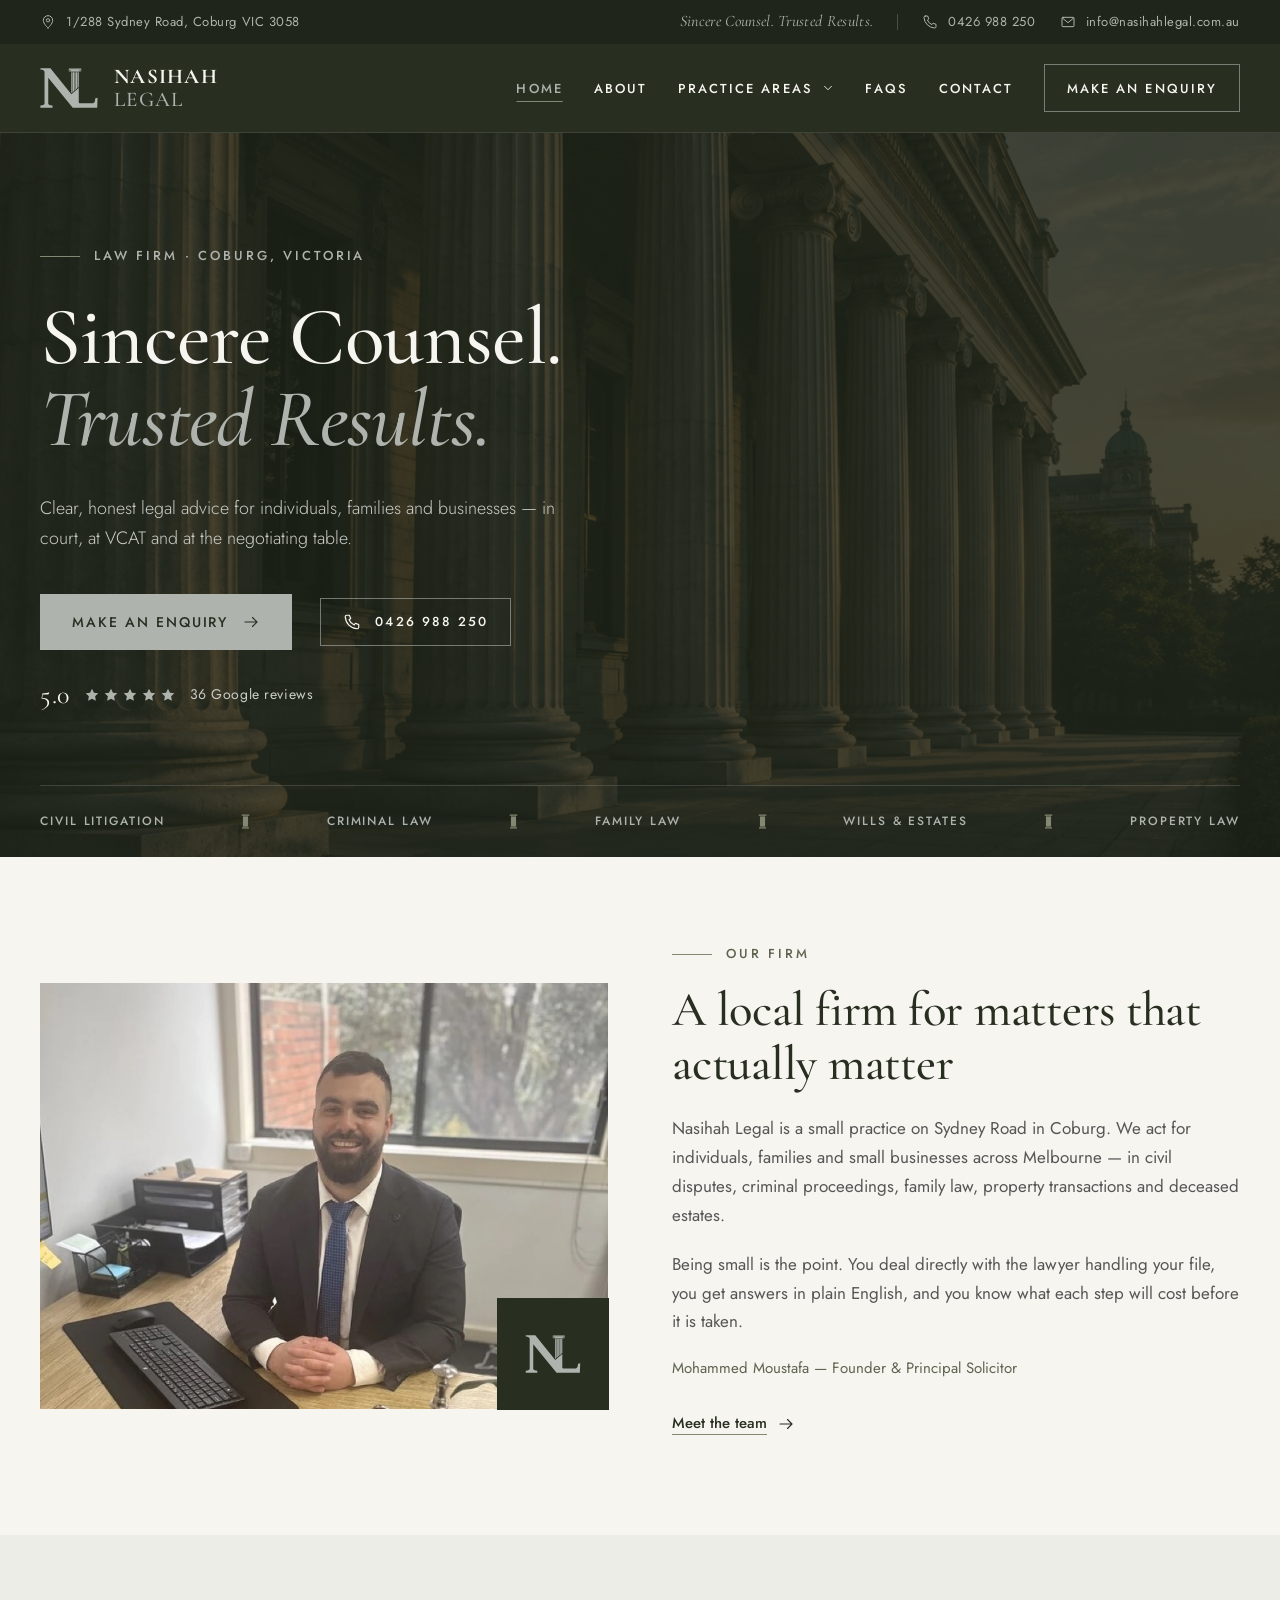
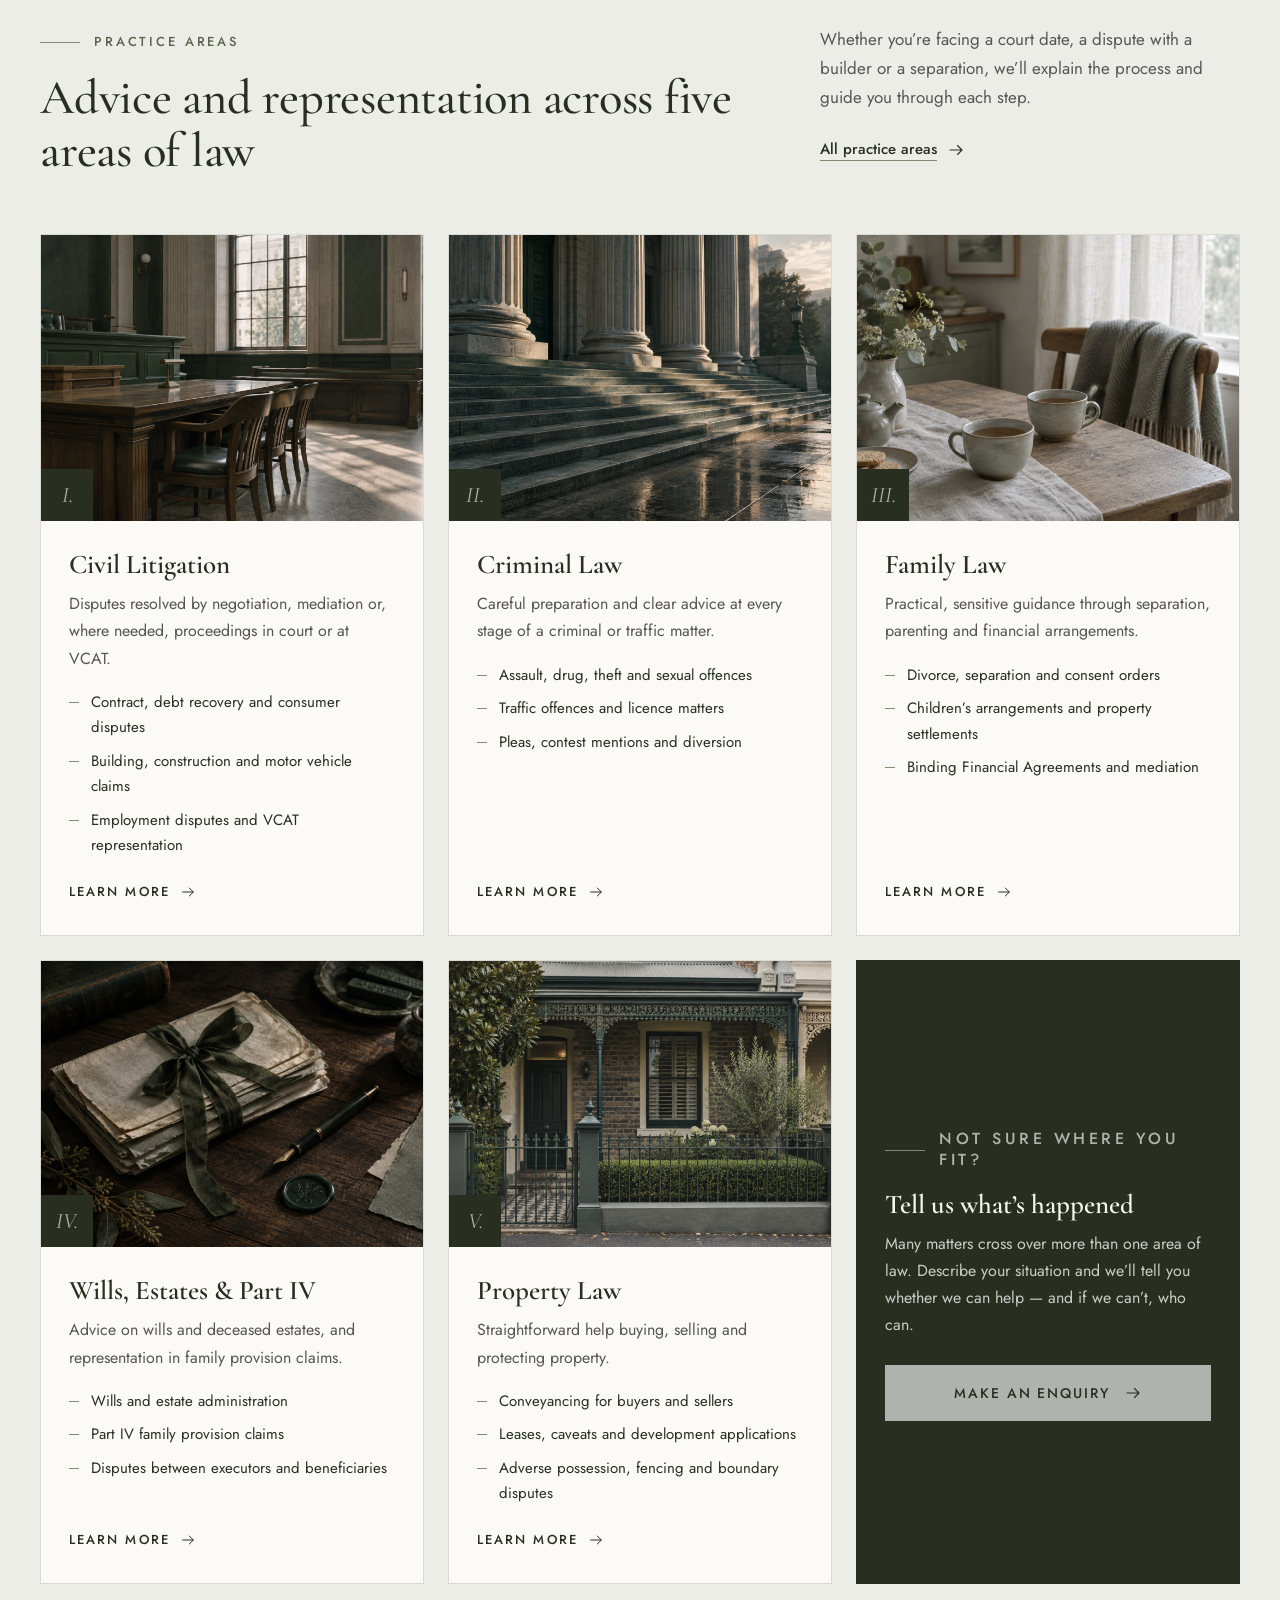
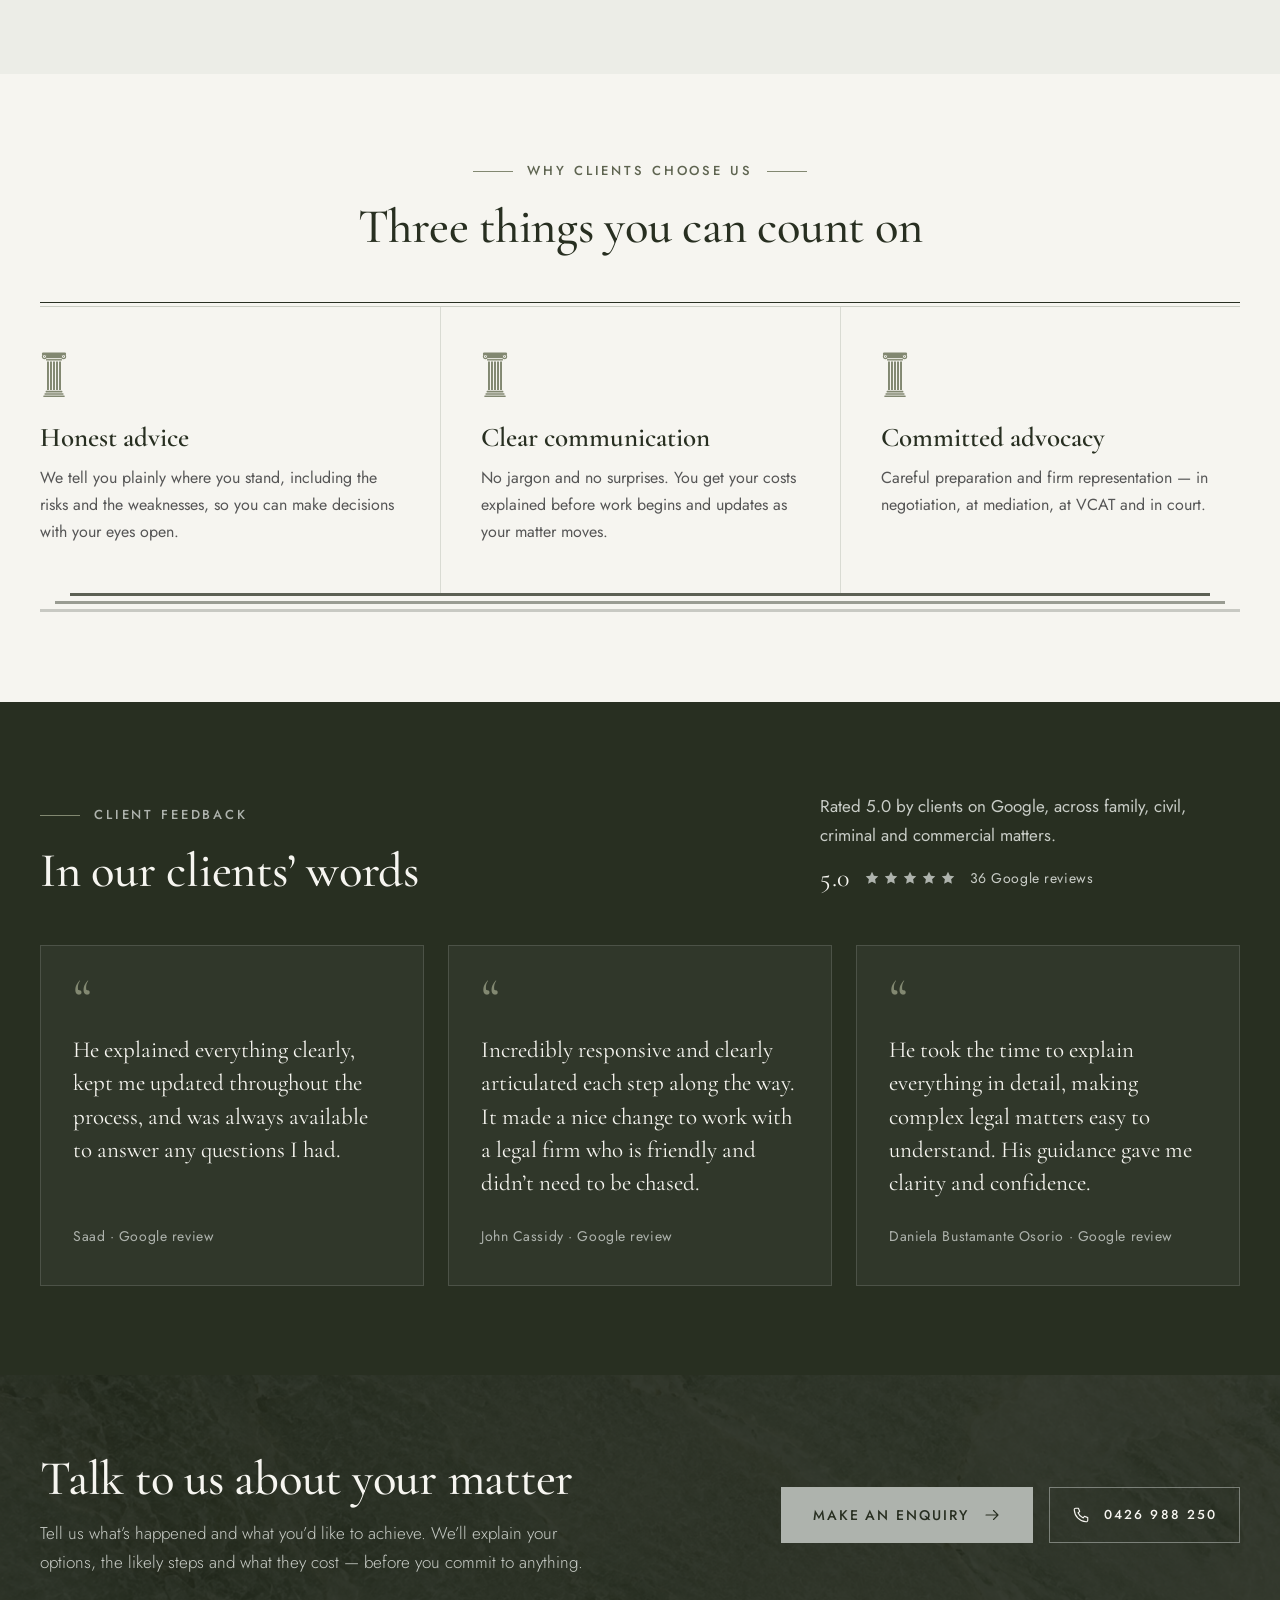
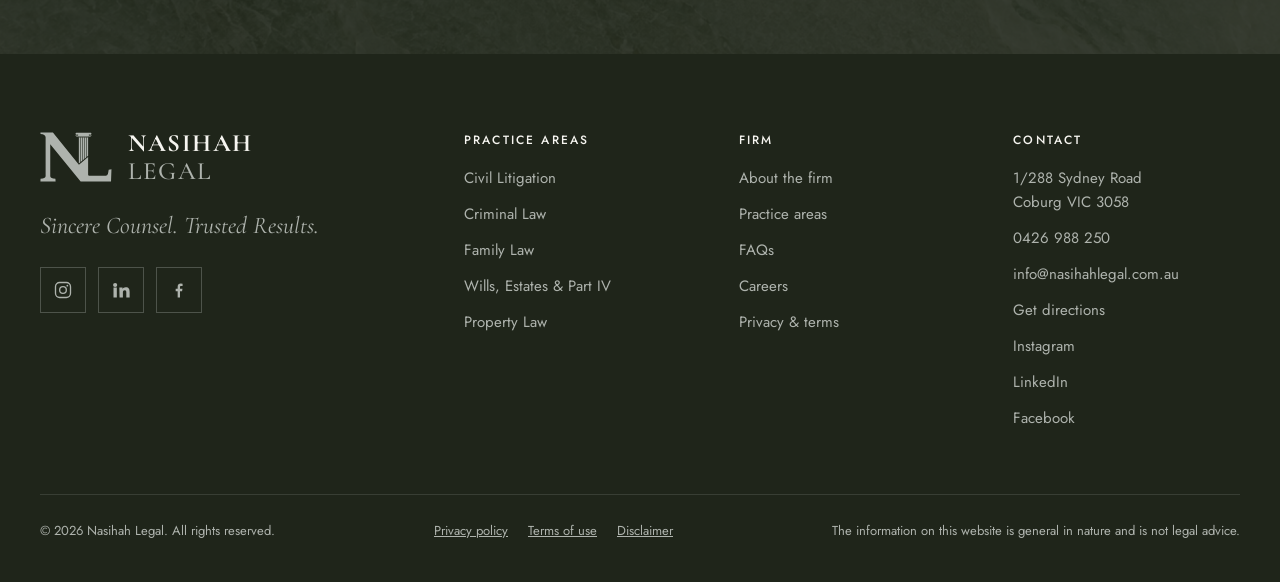
==== commit ae0978f6: "Add Instagram, LinkedIn and Facebook links Icon row in the footer beside the slogan, text links in t" ====
--- a/index.html
+++ b/index.html
@@ -33,7 +33,12 @@
     "postalCode": "3058",
     "addressCountry": "AU"
   },
-  "areaServed": "Melbourne, Victoria, Australia"
+  "areaServed": "Melbourne, Victoria, Australia",
+  "sameAs": [
+    "https://www.instagram.com/nasihahlegal/",
+    "https://www.linkedin.com/company/nasihah-legal/",
+    "https://www.facebook.com/people/Nasihah-Legal/61577443514983/"
+  ]
 }
 </script>
 </head>
@@ -76,6 +81,9 @@
   <symbol id="i-phone" viewBox="0 0 24 24"><path d="M5 3h3.5l1.8 4.4-2.2 1.6a12 12 0 0 0 6.9 6.9l1.6-2.2L21 15.5V19a2 2 0 0 1-2.2 2A16.8 16.8 0 0 1 3 5.2 2 2 0 0 1 5 3z" fill="none" stroke="currentColor" stroke-width="1.5" stroke-linecap="round" stroke-linejoin="round"/></symbol>
   <symbol id="i-clock" viewBox="0 0 24 24"><g fill="none" stroke="currentColor" stroke-width="1.5" stroke-linecap="round" stroke-linejoin="round"><circle cx="12" cy="12" r="9"/><path d="M12 7v5.5l3.5 2"/></g></symbol>
   <symbol id="i-chevron" viewBox="0 0 24 24"><path d="M6 9l6 6 6-6" fill="none" stroke="currentColor" stroke-width="1.5" stroke-linecap="round" stroke-linejoin="round"/></symbol>
+  <symbol id="i-instagram" viewBox="0 0 24 24"><g fill="none" stroke="currentColor" stroke-width="1.6"><rect x="3" y="3" width="18" height="18" rx="5"/><circle cx="12" cy="12" r="4"/><circle cx="17.2" cy="6.8" r="1.1" fill="currentColor" stroke="none"/></g></symbol>
+  <symbol id="i-linkedin" viewBox="0 0 24 24"><path fill="currentColor" d="M4.98 3.5a2.5 2.5 0 1 1 0 5 2.5 2.5 0 0 1 0-5zM3 9h4v12H3zm7 0h3.8v1.7h.05c.53-.95 1.83-1.95 3.76-1.95 4.02 0 4.76 2.5 4.76 5.75V21h-4v-5.6c0-1.33-.02-3.05-1.9-3.05-1.9 0-2.2 1.45-2.2 2.95V21h-4z"/></symbol>
+  <symbol id="i-facebook" viewBox="0 0 24 24"><path fill="currentColor" d="M13.2 21v-7.5h2.5l.45-3H13.2V8.6c0-.87.26-1.46 1.5-1.46H16.3V4.47A21 21 0 0 0 14.1 4.35c-2.2 0-3.7 1.34-3.7 3.8v2.35H8v3h2.4V21z"/></symbol>
   <symbol id="i-star" viewBox="0 0 24 24"><path fill="currentColor" d="M12 2.6l2.9 5.9 6.5.9-4.7 4.6 1.1 6.5-5.8-3-5.8 3 1.1-6.5L2.6 9.4l6.5-.9z"/></symbol>
 </svg>
 <div class="topbar">
@@ -373,6 +381,11 @@
           <span class="brand__word"><b>NASIHAH</b><span>LEGAL</span></span>
         </a>
         <p class="footer__slogan">Sincere Counsel. Trusted Results.</p>
+        <div class="socials">
+          <a href="https://www.instagram.com/nasihahlegal/" target="_blank" rel="noopener" aria-label="Nasihah Legal on Instagram"><svg aria-hidden="true"><use href="#i-instagram"/></svg></a>
+          <a href="https://www.linkedin.com/company/nasihah-legal/" target="_blank" rel="noopener" aria-label="Nasihah Legal on LinkedIn"><svg aria-hidden="true"><use href="#i-linkedin"/></svg></a>
+          <a href="https://www.facebook.com/people/Nasihah-Legal/61577443514983/" target="_blank" rel="noopener" aria-label="Nasihah Legal on Facebook"><svg aria-hidden="true"><use href="#i-facebook"/></svg></a>
+        </div>
       </div>
       <div class="footer__cols">
         <div class="footer__col">
@@ -397,6 +410,9 @@
           <a href="tel:+61426988250">0426 988 250</a>
           <a href="mailto:info@nasihahlegal.com.au">info@nasihahlegal.com.au</a>
           <a href="https://www.google.com/maps/search/?api=1&amp;query=1%2F288+Sydney+Road+Coburg+VIC+3058" target="_blank" rel="noopener">Get directions</a>
+          <a href="https://www.instagram.com/nasihahlegal/" target="_blank" rel="noopener">Instagram</a>
+          <a href="https://www.linkedin.com/company/nasihah-legal/" target="_blank" rel="noopener">LinkedIn</a>
+          <a href="https://www.facebook.com/people/Nasihah-Legal/61577443514983/" target="_blank" rel="noopener">Facebook</a>
         </div>
       </div>
     </div>
--- a/assets/css/site.css
+++ b/assets/css/site.css
@@ -375,6 +375,13 @@
 .footer__col h2{margin:0 0 4px;font-family:var(--sans);font-size:12px;font-weight:500;letter-spacing:.18em;text-transform:uppercase;color:var(--ivory)}
 .footer__col a{color:var(--mist);text-decoration:none}
 .footer__col a:hover{color:var(--ivory);text-decoration:underline}
+.socials{display:flex;flex-wrap:wrap;gap:12px}
+.socials a{width:46px;height:46px;display:flex;align-items:center;justify-content:center;border:1px solid rgba(174,179,173,.32);color:var(--mist);text-decoration:none;transition:background .2s ease,color .2s ease,border-color .2s ease}
+.socials a:hover{background:rgba(174,179,173,.14);border-color:var(--mist);color:var(--ivory)}
+.socials svg{width:20px;height:20px}
+.socials--dark a{border-color:var(--line-2);color:var(--sage-ink)}
+.socials--dark a:hover{background:var(--stone);border-color:var(--sage);color:var(--forest)}
+.footer__brand .socials{margin-top:26px}
 .footer__bottom{margin-top:clamp(48px,5vw,72px);padding-top:26px;border-top:1px solid rgba(174,179,173,.18);display:flex;justify-content:space-between;gap:10px 40px;flex-wrap:wrap;font-size:13px;line-height:1.6}
 .footer__bottom nav{display:flex;flex-wrap:wrap;gap:20px}
 .footer__bottom a{color:var(--mist)}
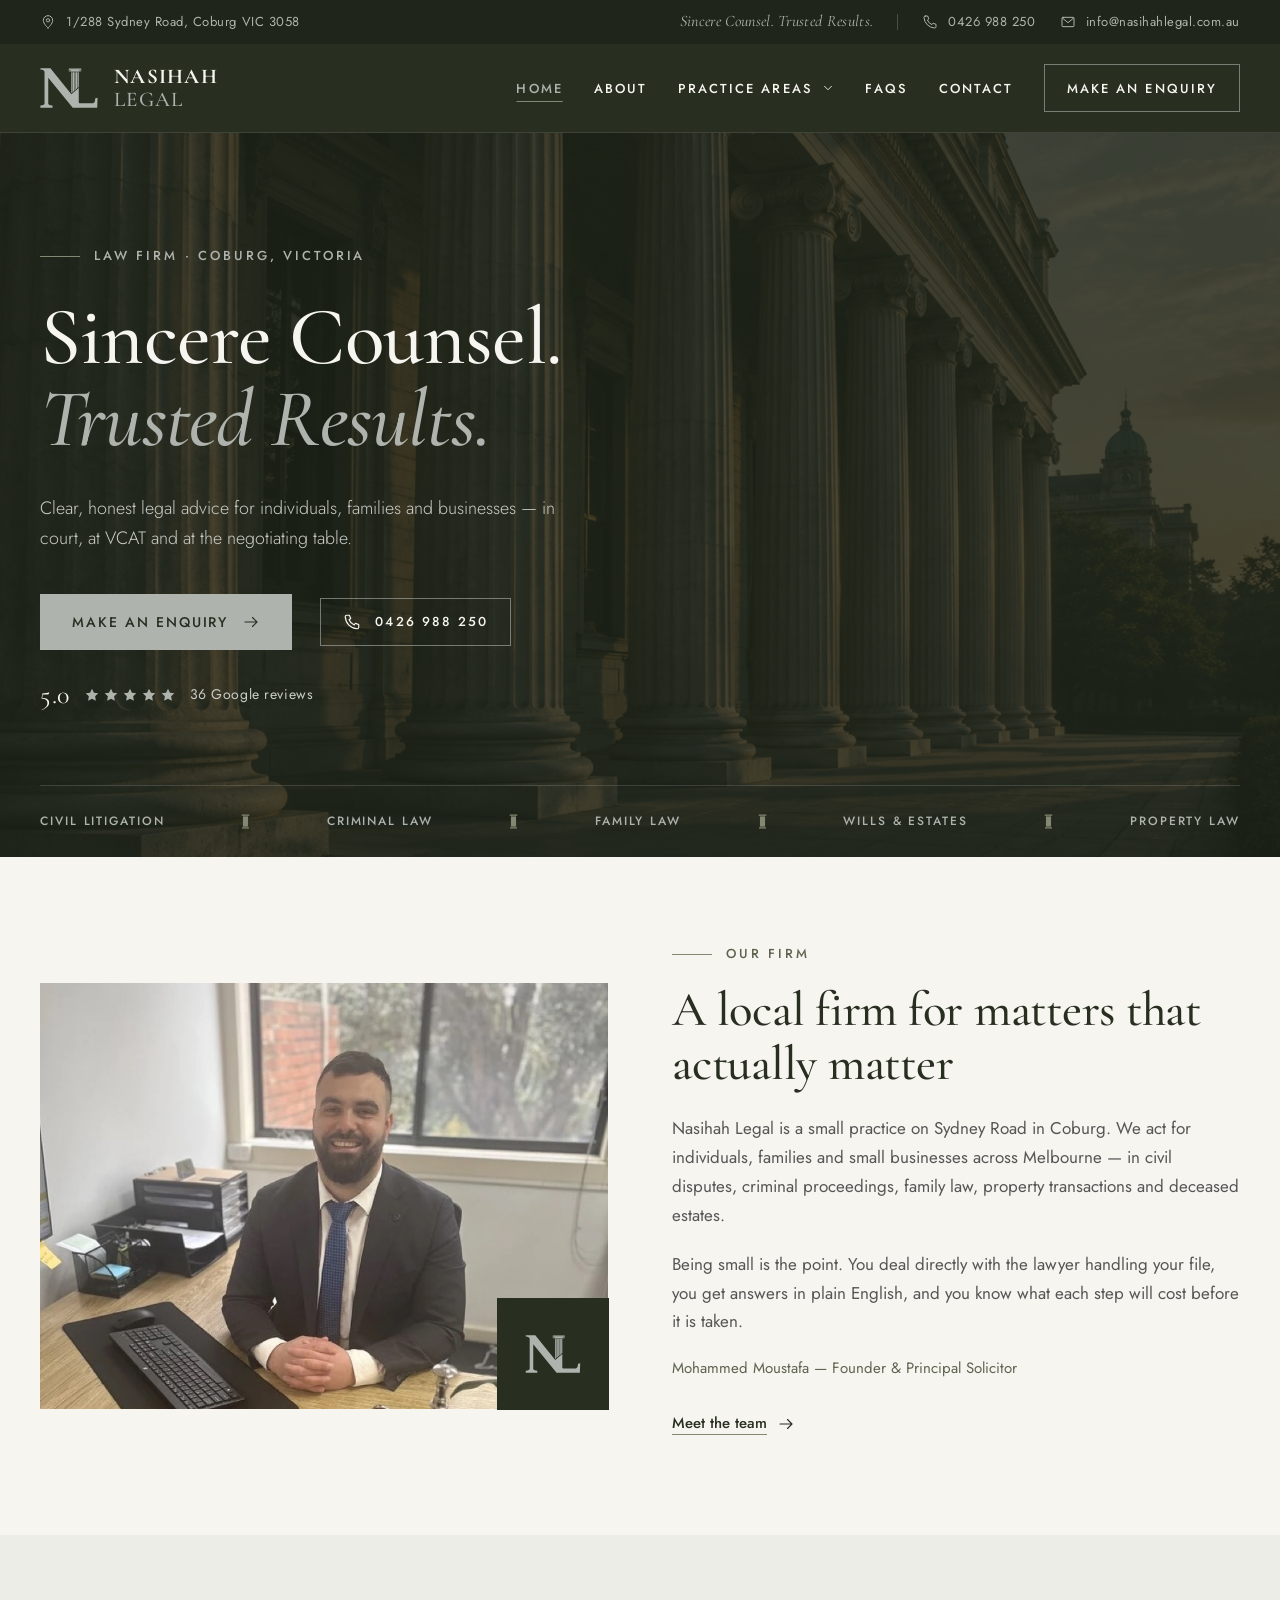
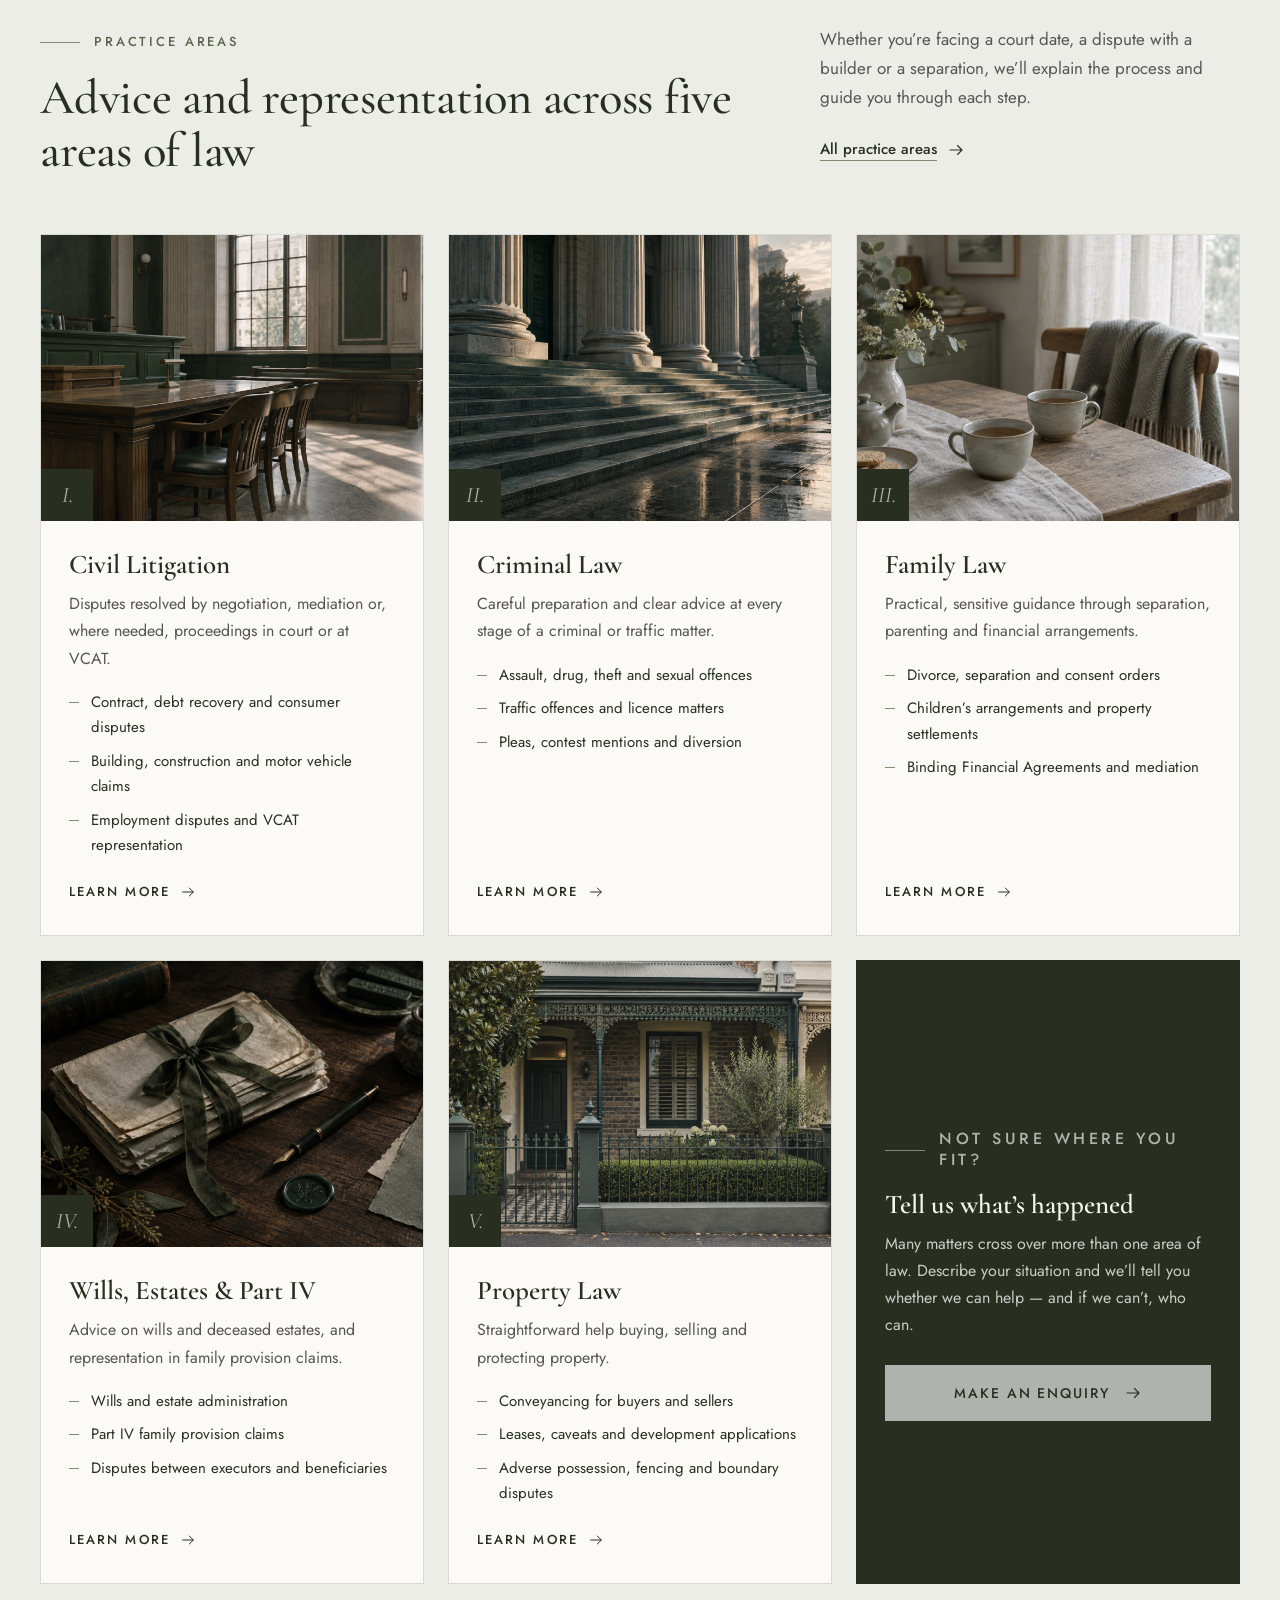
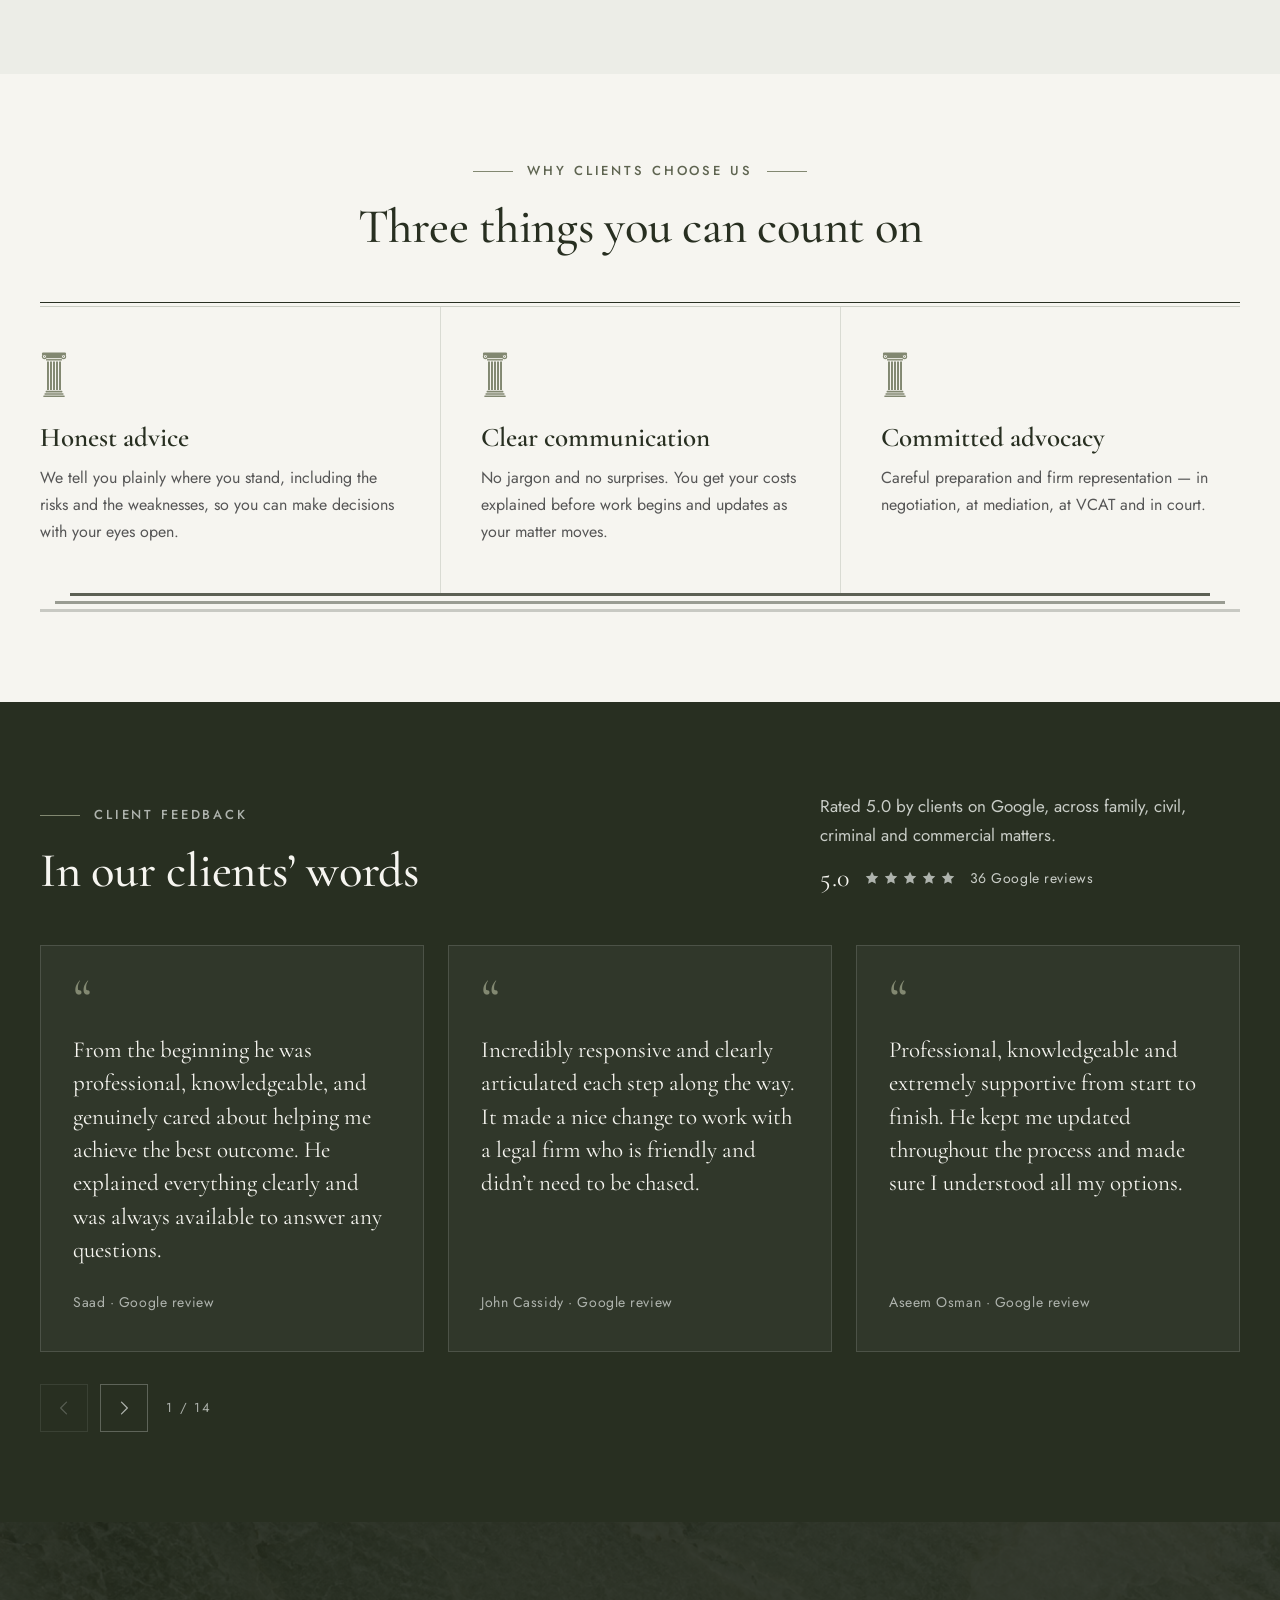
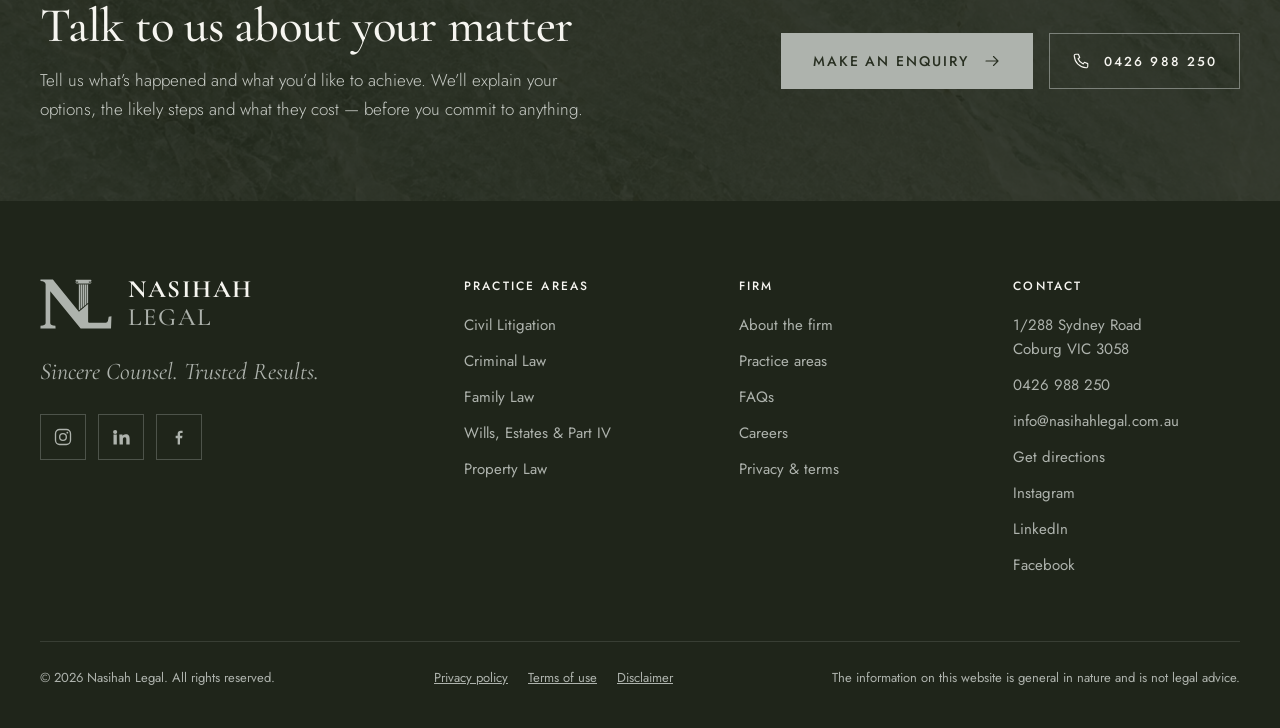
==== commit 861f6ad9: "Turn client reviews into a carousel Replaces the three fixed quotes on the home and about pages with" ====
--- a/index.html
+++ b/index.html
@@ -10,7 +10,9 @@
 <meta property="og:title" content="Nasihah Legal | Lawyers in Coburg, Melbourne — Sincere Counsel. Trusted Results.">
 <meta property="og:description" content="Nasihah Legal is a Coburg law firm acting in civil litigation, criminal law, family law, wills and estates, and property law across Melbourne and Victoria.">
 <meta property="og:type" content="website">
-<meta property="og:image" content="assets/img/social-card.jpg">
+<meta property="og:image" content="https://nasihahlegal.com.au/assets/img/social-card.jpg">
+<link rel="canonical" href="https://nasihahlegal.com.au/">
+<meta property="og:url" content="https://nasihahlegal.com.au/">
 <link rel="icon" href="favicon.svg" type="image/svg+xml">
 <link rel="preconnect" href="https://fonts.googleapis.com">
 <link rel="preconnect" href="https://fonts.gstatic.com" crossorigin>
@@ -336,24 +338,90 @@
         <a class="rating rating--light" href="https://www.google.com/maps/search/?api=1&amp;query=Nasihah+Legal+Coburg+VIC" target="_blank" rel="noopener"><span class="rating__score">5.0</span><span class="rating__stars" aria-hidden="true"><svg><use href="#i-star"/></svg><svg><use href="#i-star"/></svg><svg><use href="#i-star"/></svg><svg><use href="#i-star"/></svg><svg><use href="#i-star"/></svg></span><span>36 Google reviews</span></a>
       </div>
     </div>
-    <div class="quotes" style="margin-top:48px">
-      <figure class="quote">
-        <span class="quote__mark" aria-hidden="true">&ldquo;</span>
-        <blockquote>He explained everything clearly, kept me updated throughout the process, and was always available to answer any questions I had.</blockquote>
-        <figcaption>Saad · Google review</figcaption>
-      </figure>
-      <figure class="quote">
-        <span class="quote__mark" aria-hidden="true">&ldquo;</span>
-        <blockquote>Incredibly responsive and clearly articulated each step along the way. It made a nice change to work with a legal firm who is friendly and didn’t need to be chased.</blockquote>
-        <figcaption>John Cassidy · Google review</figcaption>
-      </figure>
-      <figure class="quote">
-        <span class="quote__mark" aria-hidden="true">&ldquo;</span>
-        <blockquote>He took the time to explain everything in detail, making complex legal matters easy to understand. His guidance gave me clarity and confidence.</blockquote>
-        <figcaption>Daniela Bustamante Osorio · Google review</figcaption>
-      </figure>
-    </div>
-  </div>
+    <div class="reviews reviews--light" data-carousel>
+      <div class="reviews__track" tabindex="0" role="group" aria-label="Client reviews, scrollable">
+        <figure class="quote">
+          <span class="quote__mark" aria-hidden="true">&ldquo;</span>
+          <blockquote>From the beginning he was professional, knowledgeable, and genuinely cared about helping me achieve the best outcome. He explained everything clearly and was always available to answer any questions.</blockquote>
+          <figcaption>Saad · Google review</figcaption>
+        </figure>
+        <figure class="quote">
+          <span class="quote__mark" aria-hidden="true">&ldquo;</span>
+          <blockquote>Incredibly responsive and clearly articulated each step along the way. It made a nice change to work with a legal firm who is friendly and didn’t need to be chased.</blockquote>
+          <figcaption>John Cassidy · Google review</figcaption>
+        </figure>
+        <figure class="quote">
+          <span class="quote__mark" aria-hidden="true">&ldquo;</span>
+          <blockquote>Professional, knowledgeable and extremely supportive from start to finish. He kept me updated throughout the process and made sure I understood all my options.</blockquote>
+          <figcaption>Aseem Osman · Google review</figcaption>
+        </figure>
+        <figure class="quote">
+          <span class="quote__mark" aria-hidden="true">&ldquo;</span>
+          <blockquote>He resolved my matter in a timely manner and always responded promptly to any questions I had. During a very stressful time, he made me feel like a priority.</blockquote>
+          <figcaption>Mariam Omar · Google review</figcaption>
+        </figure>
+        <figure class="quote">
+          <span class="quote__mark" aria-hidden="true">&ldquo;</span>
+          <blockquote>He took the time to explain everything in detail, making complex legal matters easy to understand. His guidance gave me clarity and confidence.</blockquote>
+          <figcaption>Daniela Bustamante Osorio · Google review</figcaption>
+        </figure>
+        <figure class="quote">
+          <span class="quote__mark" aria-hidden="true">&ldquo;</span>
+          <blockquote>Mohammed was honest, upfront and explained how he could help me — and he took my case when no one else would. He made sure I was safe and negotiated far more than I expected.</blockquote>
+          <figcaption>Kylie · Google review</figcaption>
+        </figure>
+        <figure class="quote">
+          <span class="quote__mark" aria-hidden="true">&ldquo;</span>
+          <blockquote>Honest, upfront and transparent. He guided me through a difficult and complex legal process and was a great advocate for me at court.</blockquote>
+          <figcaption>Ayman Taleb · Google review</figcaption>
+        </figure>
+        <figure class="quote">
+          <span class="quote__mark" aria-hidden="true">&ldquo;</span>
+          <blockquote>Needed business law advice and contracts. They helped me throughout the entire process, answered my many questions, and were always on time if not quicker than expected.</blockquote>
+          <figcaption>othman katbi · Google review</figcaption>
+        </figure>
+        <figure class="quote">
+          <span class="quote__mark" aria-hidden="true">&ldquo;</span>
+          <blockquote>Easy to deal with, kept us updated the whole time, and made everything feel simple and stress-free. Appreciate how smooth it all went.</blockquote>
+          <figcaption>Manal Abedallatif · Google review</figcaption>
+        </figure>
+        <figure class="quote">
+          <span class="quote__mark" aria-hidden="true">&ldquo;</span>
+          <blockquote>From the first consultation they were professional, taking the time to understand my situation and clearly explaining all my options. What stood out most was their honesty.</blockquote>
+          <figcaption>Adam Gamble · Google review</figcaption>
+        </figure>
+        <figure class="quote">
+          <span class="quote__mark" aria-hidden="true">&ldquo;</span>
+          <blockquote>Very helpful and very attentive to our needs. Highly recommend, can’t get any better — and the price, very affordable.</blockquote>
+          <figcaption>Samiya Snow · Google review</figcaption>
+        </figure>
+        <figure class="quote">
+          <span class="quote__mark" aria-hidden="true">&ldquo;</span>
+          <blockquote>Professional service, professional advice, always on time. Mohammed and his team were excellent to work with.</blockquote>
+          <figcaption>Mary Greensmith · Google review</figcaption>
+        </figure>
+        <figure class="quote">
+          <span class="quote__mark" aria-hidden="true">&ldquo;</span>
+          <blockquote>Efficient, honest and professional. Highly recommend.</blockquote>
+          <figcaption>Pure Line Plumbing · Google review</figcaption>
+        </figure>
+        <figure class="quote">
+          <span class="quote__mark" aria-hidden="true">&ldquo;</span>
+          <blockquote>Guided me through a difficult situation with expertise and care. Everything worked out better than I could have hoped.</blockquote>
+          <figcaption>Isaac Saad · Google review</figcaption>
+        </figure>
+      </div>
+      <div class="reviews__nav">
+        <button class="reviews__btn" type="button" data-carousel-prev aria-label="Previous reviews">
+          <svg aria-hidden="true" viewBox="0 0 24 24"><path d="M15 5l-7 7 7 7" fill="none" stroke="currentColor" stroke-width="1.5" stroke-linecap="round" stroke-linejoin="round"/></svg>
+        </button>
+        <button class="reviews__btn" type="button" data-carousel-next aria-label="More reviews">
+          <svg aria-hidden="true" viewBox="0 0 24 24"><path d="M9 5l7 7-7 7" fill="none" stroke="currentColor" stroke-width="1.5" stroke-linecap="round" stroke-linejoin="round"/></svg>
+        </button>
+        <span class="reviews__count" data-carousel-count>1 / 14</span>
+      </div>
+    </div>
+    </div>
 </section>
 
 <section class="cta-band">
--- a/assets/css/site.css
+++ b/assets/css/site.css
@@ -228,6 +228,23 @@
 .section--forest .quote blockquote{color:var(--ivory)}
 .quote figcaption{margin-top:auto;padding-top:24px;font-size:14px;letter-spacing:.04em;color:var(--charcoal)}
 .section--forest .quote figcaption{color:var(--mist)}
+/* reviews carousel */
+.reviews{margin-top:48px}
+.reviews__track{display:flex;gap:24px;overflow-x:auto;scroll-snap-type:x mandatory;scroll-behavior:smooth;scrollbar-width:none;-ms-overflow-style:none;padding-bottom:4px}
+.reviews__track::-webkit-scrollbar{display:none}
+.reviews__track:focus-visible{outline:2px solid var(--sage);outline-offset:6px}
+.reviews__track>.quote{flex:0 0 calc((100% - 48px) / 3);scroll-snap-align:start}
+.reviews__nav{display:flex;align-items:center;gap:12px;margin-top:28px}
+.reviews__btn{width:48px;height:48px;display:flex;align-items:center;justify-content:center;border:1px solid var(--line-2);background:transparent;color:var(--forest);cursor:pointer;transition:background .2s ease,border-color .2s ease,opacity .2s ease}
+.reviews__btn:hover{background:var(--stone);border-color:var(--sage)}
+.reviews__btn[disabled]{opacity:.35;cursor:default}
+.reviews__btn svg{width:20px;height:20px}
+.reviews__count{margin-left:6px;font-size:13px;letter-spacing:.14em;text-transform:uppercase;color:var(--sage-ink)}
+.reviews--light .reviews__btn{border-color:rgba(174,179,173,.4);color:var(--mist)}
+.reviews--light .reviews__btn:hover{background:rgba(174,179,173,.14);border-color:var(--mist)}
+.reviews--light .reviews__count{color:var(--mist)}
+@media (max-width:1000px){.reviews__track>.quote{flex-basis:calc((100% - 24px) / 2)}}
+@media (max-width:720px){.reviews__track{gap:16px}.reviews__track>.quote{flex-basis:100%}}
 .placeholder-note{margin-top:20px;font-size:14px;color:var(--sage-ink)}
 .section--forest .placeholder-note{color:var(--mist)}
 .rating{display:inline-flex;align-items:center;gap:14px;flex-wrap:wrap;font-size:14px;letter-spacing:.04em;color:var(--charcoal);text-decoration:none}
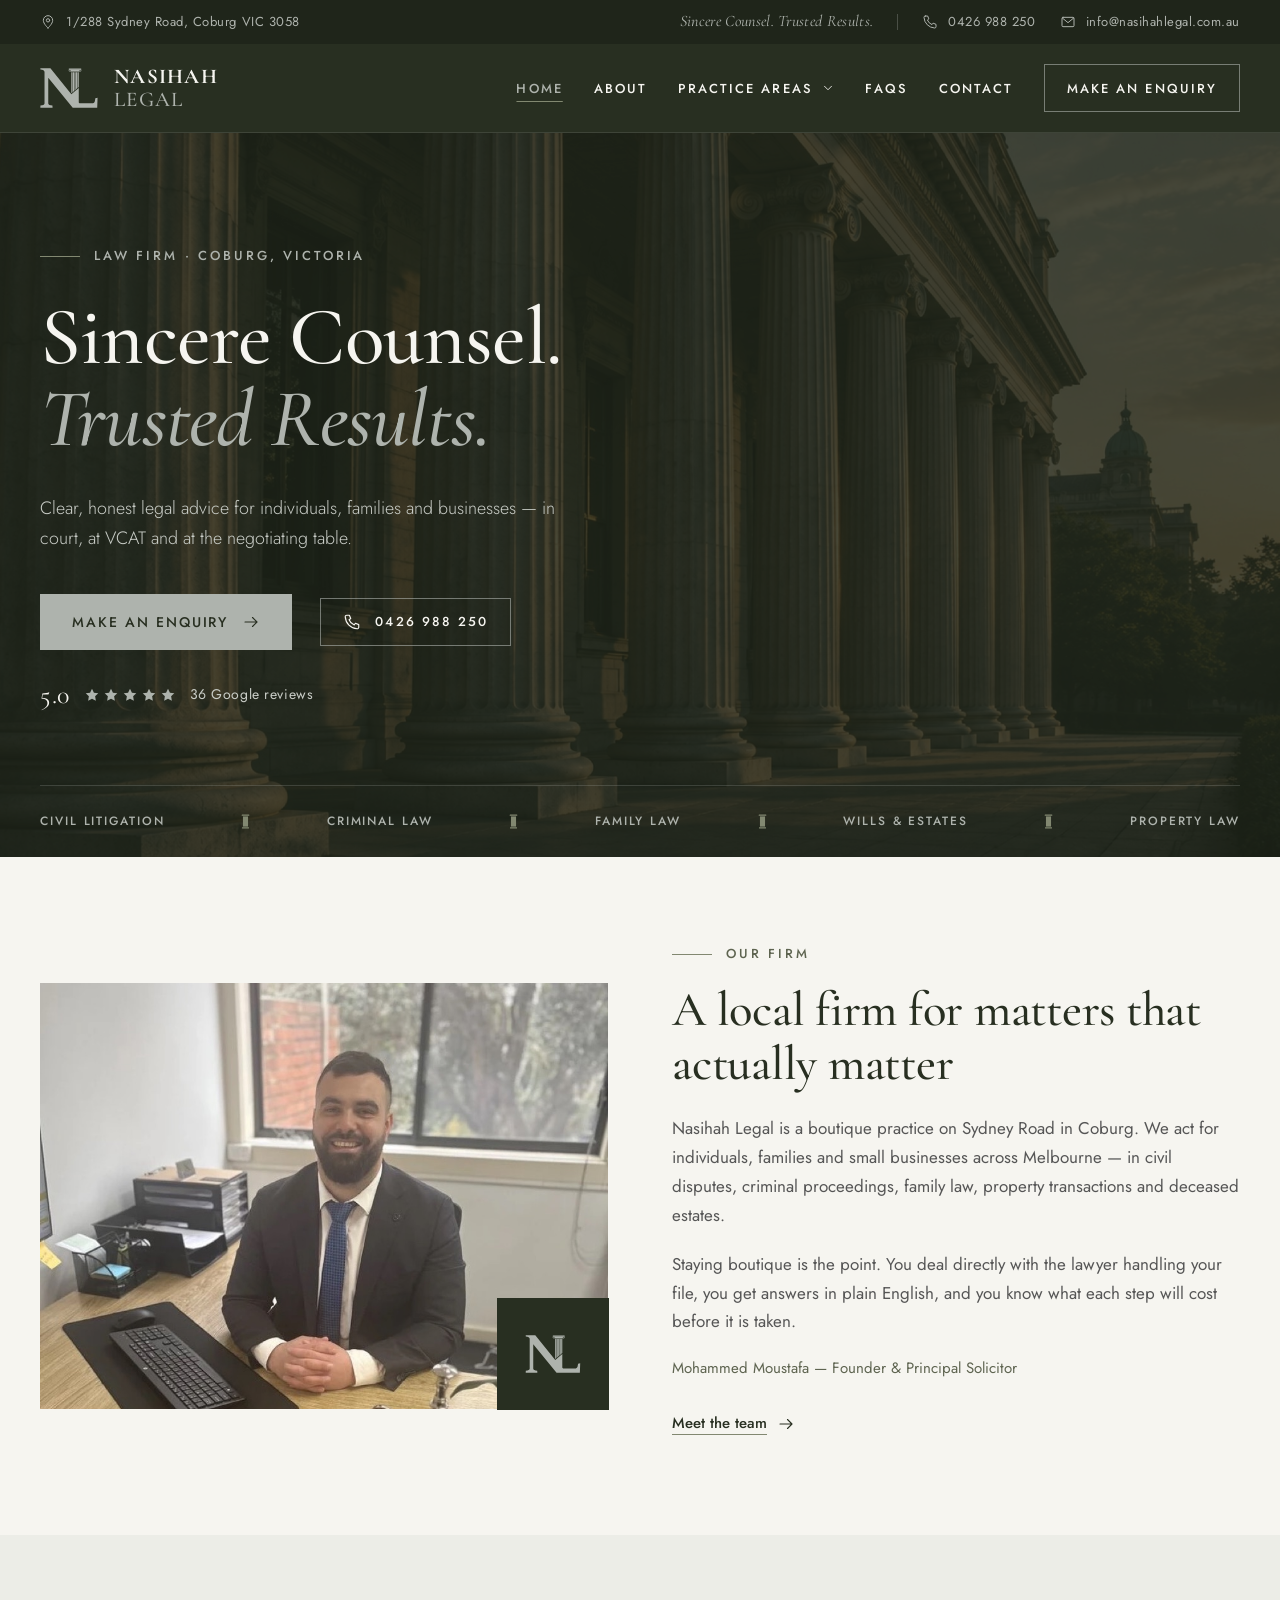
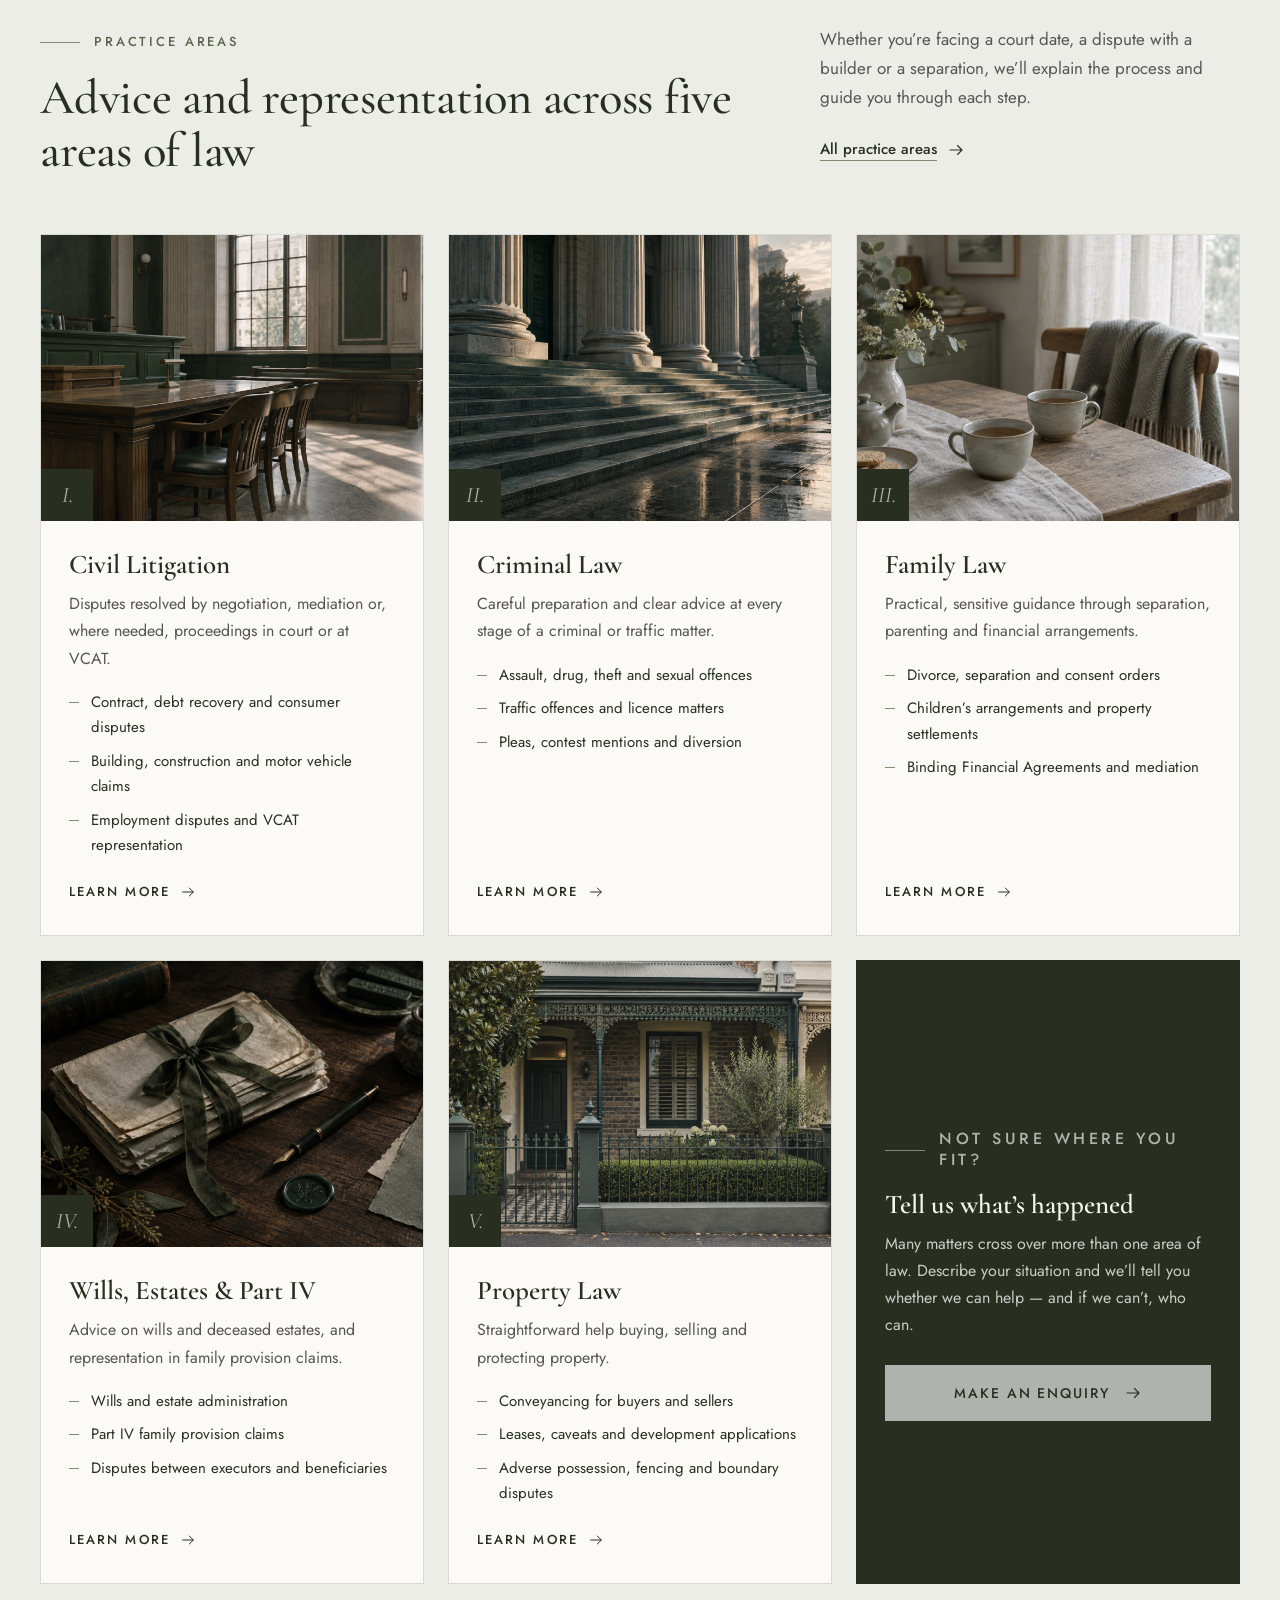
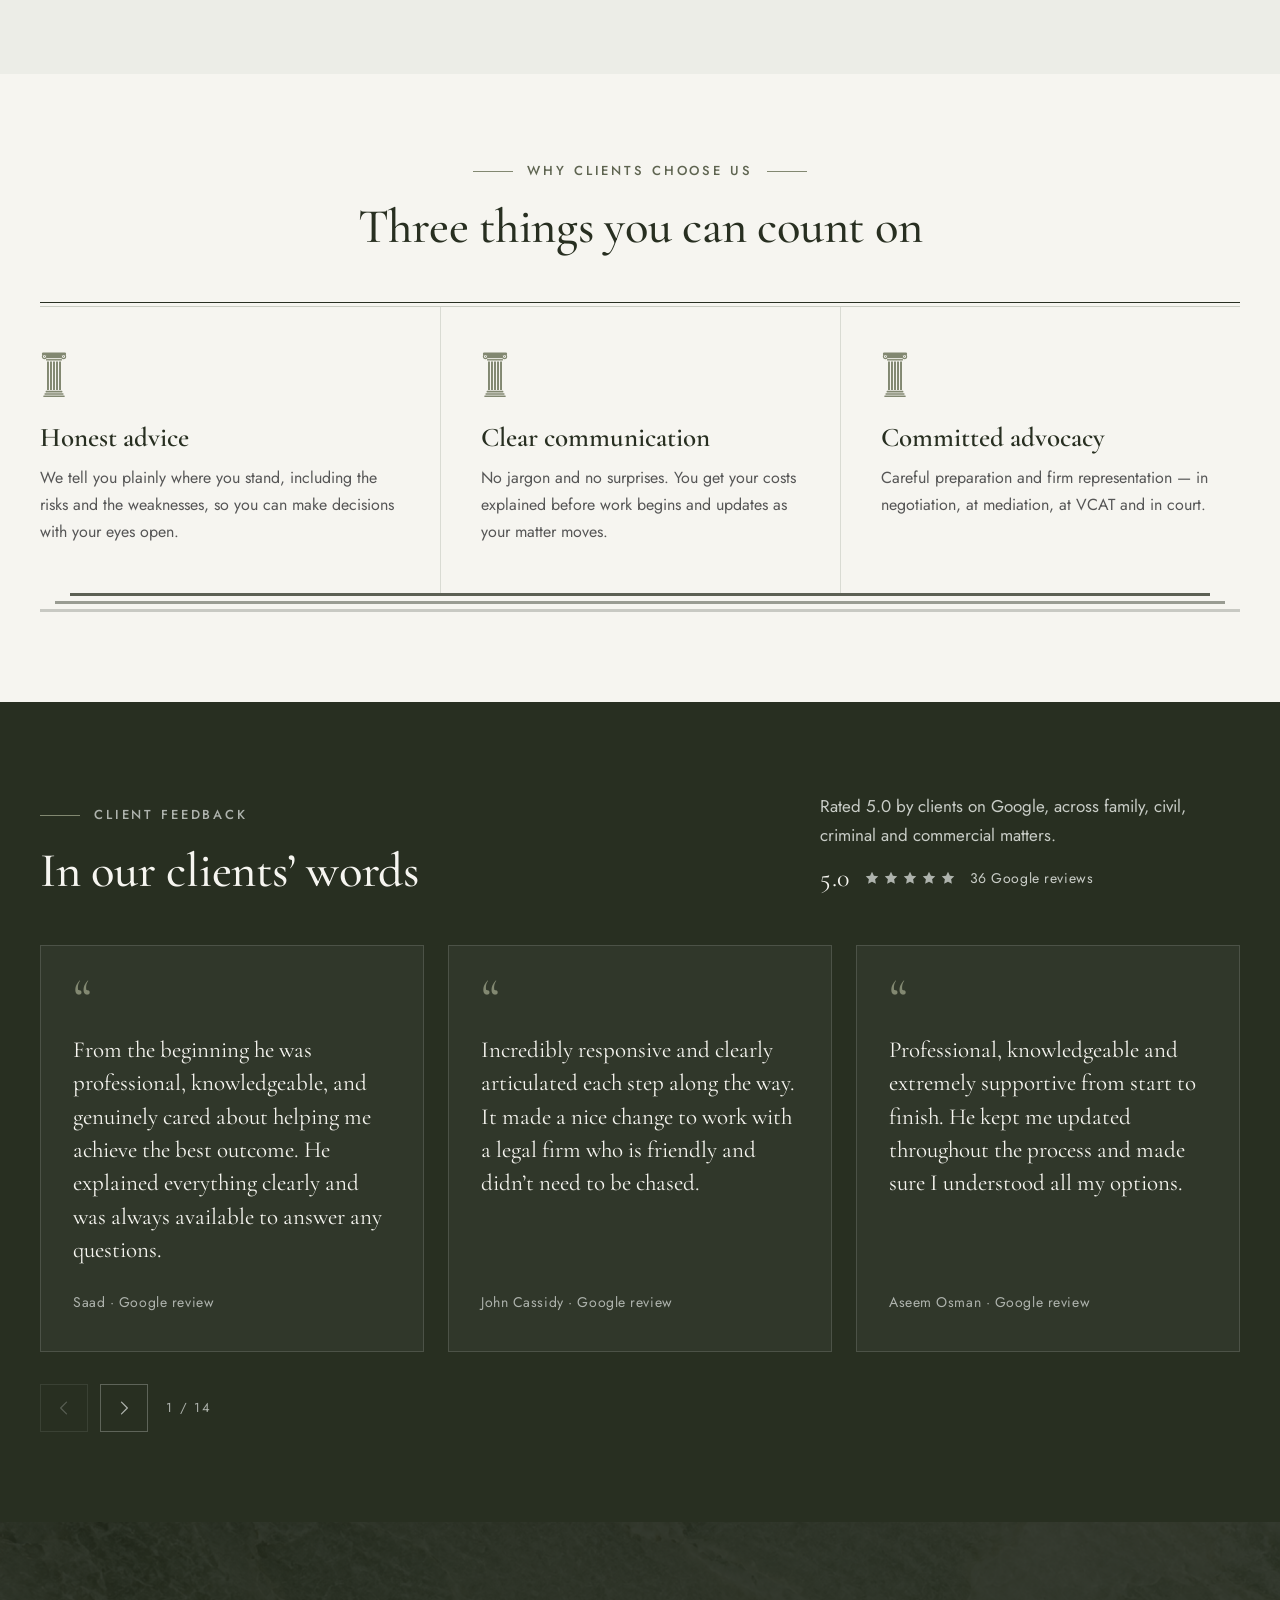
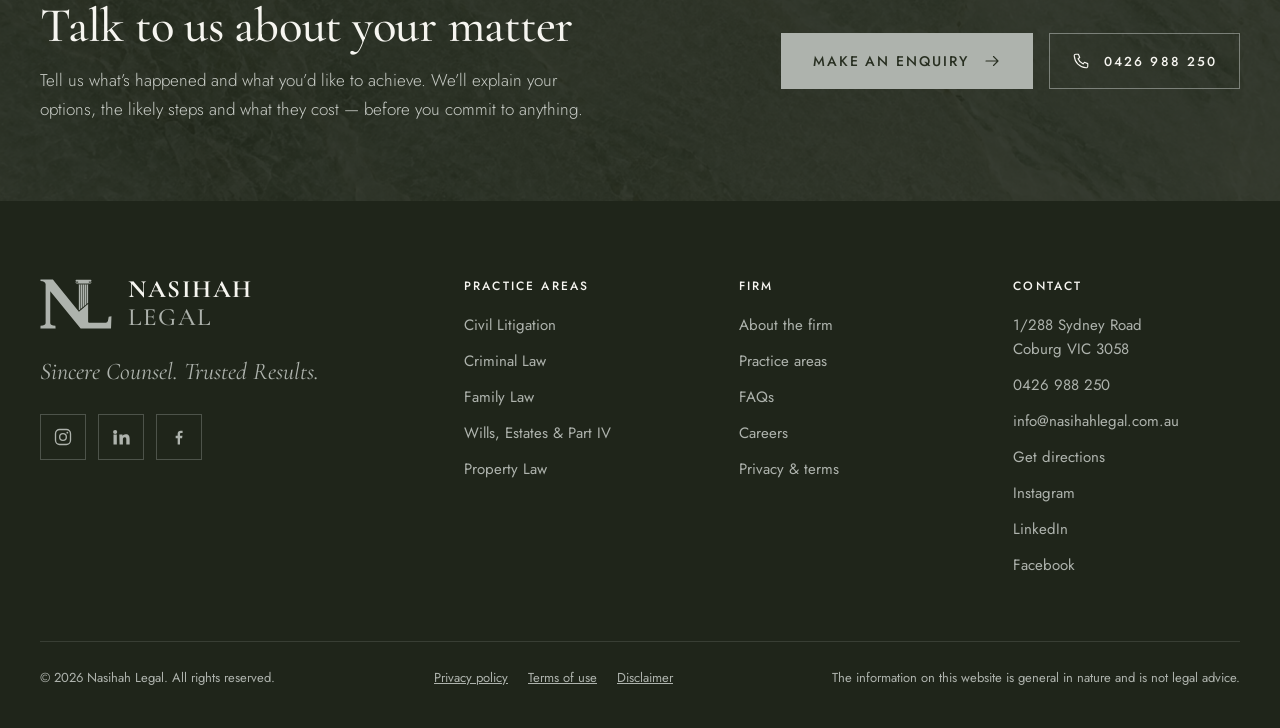
==== commit 4093a4ea: "Describe the firm as boutique rather than small Applies to the about and careers headlines, the home" ====
--- a/index.html
+++ b/index.html
@@ -168,8 +168,8 @@
       <div class="media-row__body">
         <p class="eyebrow">Our firm</p>
         <h2 class="display">A local firm for matters that actually matter</h2>
-        <p>Nasihah Legal is a small practice on Sydney Road in Coburg. We act for individuals, families and small businesses across Melbourne — in civil disputes, criminal proceedings, family law, property transactions and deceased estates.</p>
-        <p>Being small is the point. You deal directly with the lawyer handling your file, you get answers in plain English, and you know what each step will cost before it is taken.</p>
+        <p>Nasihah Legal is a boutique practice on Sydney Road in Coburg. We act for individuals, families and small businesses across Melbourne — in civil disputes, criminal proceedings, family law, property transactions and deceased estates.</p>
+        <p>Staying boutique is the point. You deal directly with the lawyer handling your file, you get answers in plain English, and you know what each step will cost before it is taken.</p>
         <p style="font-size:15px;color:var(--sage-ink)">Mohammed Moustafa — Founder &amp; Principal Solicitor</p>
         <a class="text-link" href="about.html">Meet the team <svg class="arrow" aria-hidden="true"><use href="#i-arrow"/></svg></a>
       </div>
